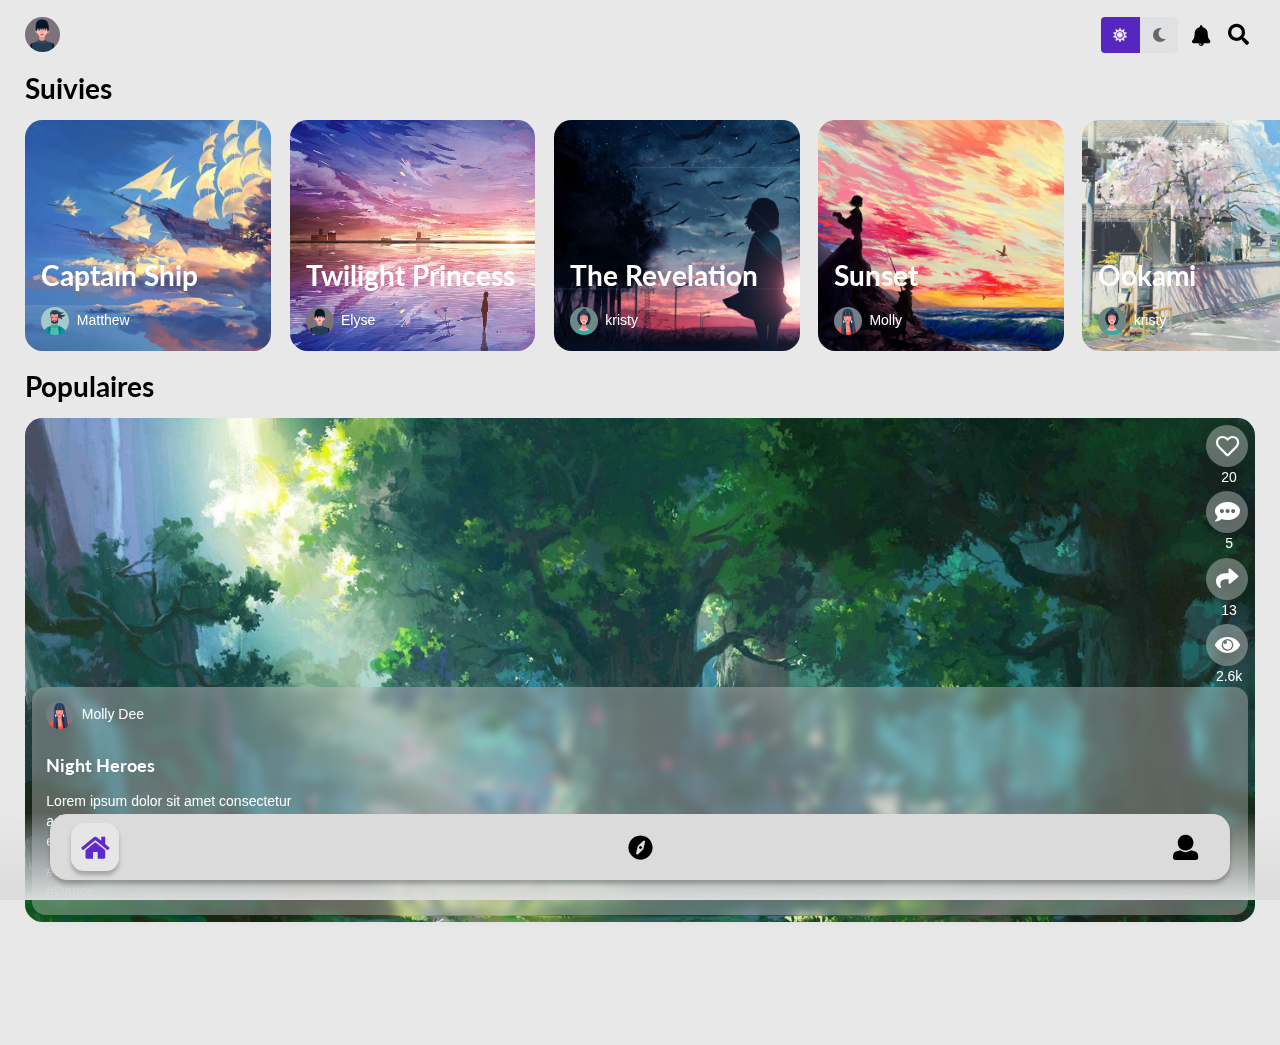
==== index.html @ 10efcbd8 "Reinit repo Ajout du choix de theme de preference de l'os" ====
<!DOCTYPE html>
<html lang="en">

<head>
    <meta charset="UTF-8">
    <meta name="viewport"
        content="width=device-width, height=device-height, initial-scale=1.0, minimum-scale=1, maximum-scale=1">
    <title>Book Reader</title>

    <!-- Local Styles CSS -->
    <link rel="stylesheet" href="css/main.css">
    <link rel="stylesheet" href="css/theme.css">
    <link rel="stylesheet" href="css/home.css">
    <link rel="stylesheet" href="css/explore.css">
    <link rel="stylesheet" href="css/profile.css">

    <!-- Semantic UI -->
    <script src="res/semantic-ui/jquery@3.4.1.js"></script>
    <script src="res/semantic-ui/semantic.min.js"></script>
    <link rel="stylesheet" href="res/semantic-ui/semantic.min.css">

    <!-- Add to homescreen for Chrome on Android -->
    <meta name="mobile-web-app-capable" content="yes">
    <!-- <link rel="icon" sizes="192x192" href="assets/OC-favicon-zoom.png"> -->

    <!-- Add to homescreen for Safari on iOS -->
    <meta name="apple-mobile-web-app-capable" content="yes">
    <meta name="apple-mobile-web-app-status-bar-style" content="black">
    <meta name="apple-mobile-web-app-title" content="Book Reader">
    <!-- <link rel="apple-touch-icon-precomposed" href="assets/OC-favicon-zoom.png"> -->

    <!-- Tile icon for Win8 (144x144 + tile color) -->
    <!-- <meta name="msapplication-TileImage" content="assets/OC-icon-transparent-notext-zoom.png"> -->
    <meta name="msapplication-TileColor" content="#000000">
    <!-- <link rel="shortcut icon" href="assets/OC-icon-transparent-notext-zoom.png"> -->
</head>

<body class="">
    <!-- LES FENETRES MODALS -->
    <div class="ui modal comments_modal_window" id="comments_modal_window">
        <div class="ui minimal comments">
            <h3 class="ui header">Commentaires (5)<i class="close icon" id="comments_modal_window_close_button"></i></h3>
            <div class="list">
                <div class="comment">
                    <a class="avatar">
                        <img src="assets/avatar/large/matthew.png">
                    </a>
                    <div class="content">
                        <a class="author">Matt</a>
                        <div class="metadata">
                            <span class="date">Aujourd'hui à 17h42</span>
                        </div>
                        <div class="text">Tellement artistique ! </div>
                    </div>
                </div>
                <div class="comment">
                    <a class="avatar">
                        <img src="assets/avatar/photo/IMG_2631.JPG">
                    </a>
                    <div class="content">
                        <a class="author">Elliot Fu</a>
                        <div class="metadata">
                            <span class="date">Hier à 12h30</span>
                        </div>
                        <div class="text">
                            <p>C'était très utile pour ma recherche. Merci bien !</p>
                        </div>
                    </div>
                </div>
                <div class="comment">
                    <a class="avatar">
                        <img src="assets/avatar/photo/IMG_2615.JPG">
                    </a>
                    <div class="content">
                        <a class="author">Polina</a>
                        <div class="metadata">
                            <span class="date">Il y a 7 jours</span>
                        </div>
                        <div class="text">C'est super ! Incroyable livre bravo c'est fantastique</div>
                    </div>
                </div>
                <div class="comment">
                    <a class="avatar">
                        <img src="assets/avatar/photo/IMG_2636.JPG">
                    </a>
                    <div class="content">
                        <a class="author">Eva Rosie</a>
                        <div class="metadata">
                            <span class="date">Il y a 5 jours</span>
                        </div>
                        <div class="text">joli </div>
                    </div>
                </div>
                <div class="comment">
                    <a class="avatar">
                        <img src="assets/avatar/photo/IMG_2639.JPG">
                    </a>
                    <div class="content">
                        <a class="author">Joe Henderson</a>
                        <div class="metadata">
                            <span class="date">Il y a 5 jours</span>
                        </div>
                        <div class="text">C'est super ! Merci mille fois </div>
                    </div>
                </div>
            </div>
        </div>
        <form class="ui reply form">
            <div class="field">
                <textarea placeholder="Ecrire un commentaire"></textarea>
            </div>
            <div class="ui blue labeled submit icon button"><i class="icon send"></i> Envoyer </div>
        </form>
    </div>

    <div class="ui modal other_profile_modal_window" id="other_profile_modal_window">
        <div class="profile-photo">
            <div class="functions">
                <button class="ui circular basic button icon" id="other_profile_modal_window_close_button"><i class="close icon"></i></button>
            </div>
            <div class="profile-activity">
                <div class="followers">
                    <span class="value">2.5k</span>
                    <label>Abonnés</label>
                </div>
                <div class="following">
                    <span class="value">134</span>
                    <label>Abonnements</label>
                </div>
                <div class="books-number">
                    <span class="value">2</span>
                    <label>livre(s)</label>
                </div>
            </div>
        </div>

        <div class="profile-others">
            <div class="identification">
                <div class="text">
                    <span class="name">Molly Dee</span>
                    <span class="mail">mollydee@gmail.com</span>
                </div>
                <div class="ui vertical animated basic circular button" tabindex="0">
                    <div class="hidden content">Abonné</div>
                    <div class="visible content">S'abonner</div>
                </div>
            </div>

            <div class="about">
                <label>A propos</label>
                <p>Lorem ipsum dolor sit amet consectetur adipisicing elit. Sunt earum esse, eius ex similique odit
                    impedit blanditiis atque, alias enim dolores iure veritatis ducimus magni at deserunt saepe ad
                    est.</p>
            </div>

            <div class="my-books">
                <label>Mes Oeuvres (2)</label>
                <div class="list">
                    <div class="book">
                        <div class="book-cover"></div>
                        <h3 class="book-title">Singer Of The Flowers pink</h3>
                    </div>
                    <div class="book">
                        <div class="book-cover"></div>
                        <h3 class="book-title">Beautiful Sky</h3>
                    </div>
                    
                </div>
            </div>
        </div>
    </div>

    <main class="prevent-select" id="app">
        <header id="topbar">
            <div class="ui top left pointing dropdown" id="current-user">
                <img class="ui avatar image mini" src="assets/avatar/large/elyse.png" />
                <div class="menu">
                    <div class="header" onclick="showPage('profile')">Ely Monade</div>
                    <div class="ui divider"></div>
                    <div class="item ui basic button" id="toggle-osmode">
                        <i class="adjust icon"></i>
                        Thème du Système
                    </div>
                    <div class="item ui basic button">
                        <i class="pencil alternate icon"></i>
                        Publier un Livre
                    </div>
                    <div class="item ui basic button">
                        <i class="logout icon"></i>
                        Déconnexion
                    </div>
                    <div class="ui divider"></div>
                    <div class="header">Vos épingles</div>
                    <div class="ui divider"></div>
                    <div class="ui icon search input">
                        <i class="search icon"></i>
                        <input type="text" placeholder="Rechercher des mots clés...">
                    </div>
                    <div class="scrolling menu">
                        <div class="item"><i class="pin icon"></i> Night Shift</div>
                        <div class="item"><i class="pin icon"></i> Princess éleanor</div>
                    </div>
                </div>
            </div>

            <div class="tools">
                <div class="tool-theme">
                    <div class="ui icon buttons">
                        <button class="ui violet button active" id="toggle-lightmode">
                            <i class="sun icon"></i>
                        </button>
                        <button class="ui button" id="toggle-darkmode">
                            <i class="moon icon"></i>
                        </button>
                    </div>
                </div>

                <div class="tool-notif">
                    <i class="bell icon large"></i>
                </div>

                <div class="tool-search">
                    <input type="text" placeholder="Rechercher...">
                    <i class="search icon large" id="toggle-search-bar" style="cursor: pointer;"></i>
                </div>
            </div>
        </header>

        <div class="page" id="home_page" hidden>
            <section class="follow">
                <h1 class="follow-title">Suivies</h1>
                <div class="book-list">
                    <div class="book">
                        <div class="info">
                            <h1 class="book-title">Captain Ship</h1>
                            <div class="book-author button">
                                <img class="ui avatar image" src="assets/avatar/large/matthew.png" alt="">
                                <span>Matthew</span>
                            </div>
                        </div>
                    </div>
                    <div class="book">
                        <div class="info">
                            <h1 class="book-title">Twilight Princess</h1>
                            <div class="book-author button">
                                <img class="ui avatar image" src="assets/avatar/large/elyse.png" alt="">
                                <span>Elyse</span>
                            </div>
                        </div>
                    </div>
                    <div class="book">
                        <div class="info">
                            <h1 class="book-title">The Revelation</h1>
                            <div class="book-author button">
                                <img class="ui avatar image" src="assets/avatar/large/kristy.png" alt="">
                                <span>kristy</span>
                            </div>
                        </div>
                    </div>
                    <div class="book">
                        <div class="info">
                            <h1 class="book-title">Sunset</h1>
                            <div class="book-author button">
                                <img class="ui avatar image" src="assets/avatar/large/molly.png" alt="">
                                <span>Molly</span>
                            </div>
                        </div>
                    </div>
                    <div class="book">
                        <div class="info">
                            <h1 class="book-title">Ookami</h1>
                            <div class="book-author button">
                                <img class="ui avatar image" src="assets/avatar/large/kristy.png" alt="">
                                <span>kristy</span>
                            </div>
                        </div>
                    </div>
                    <div class="book">
                        <div class="info">
                            <h1 class="book-title">The Cameras</h1>
                            <div class="book-author button">
                                <img class="ui avatar image" src="assets/avatar/large/matthew.png" alt="">
                                <span>Matthew</span>
                            </div>
                        </div>
                    </div>
                </div>
            </section>

            <section class="popular">
                <h1 class="popular-title">Populaires</h1>
                <div class="book-list">
                    <div class="book">
                        <aside class="book-infos read button">
                            <div class="book-author button">
                                <img class="ui avatar image" src="assets/avatar/large/molly.png" alt="">
                                <span class="name">Molly Dee</span>
                            </div>
                            <h3 class="book-title">Night Heroes</h3>
                            <p class="book-about">Lorem ipsum dolor sit amet consectetur adipisicing elit. Laudantium
                                ipsa veniam expedita hic cupiditate nisi fuga id nam, ratione, recusandae quidem
                                consequatur perferendis? Saepe tempora exercitationem reprehenderit cupiditate ea
                                voluptas.</p>
                            <ul class="book-tags">
                                <li class="tag">#Romance</li>
                                <li class="tag">#Thriller</li>
                                <li class="tag">#Teens</li>
                                <li class="tag">#Mystery</li>
                                <li class="tag">#Dance</li>
                            </ul>
                        </aside>

                        <aside class="book-activity">
                            <span class="like">
                                <i class="heart outline icon"></i>
                                <label>20</label>
                            </span>
                            <span class="comment button">
                                <i class="comment alternate icon"></i>
                                <label>5</label>
                            </span>
                            <span class="share">
                                <i class="share icon"></i>
                                <label>13</label>
                            </span>
                            <span class="read button">
                                <i class="eye icon"></i>
                                <label>2.6k</label>
                            </span>
                        </aside>
                    </div>
                </div>
            </section>
        </div>

        <div class="page" id="explore_page" hidden>
            <h1 class="explore-title">Explorer</h1>
            <div class="buttons">
                <button class="ui violet button pointing top left dropdown categorie" id="explore_categorie">
                    Catégories <i class="dropdown icon"></i>
                    <div class="menu">
                        <div class="ui icon search input">
                            <i class="search icon"></i>
                            <input type="text" placeholder="Rechercher des mots clés...">
                        </div>
                        <div class="divider"></div>
                        <div class="header"><i class="tags icon"></i>Label De Tags</div>
                        <div class="scrolling menu">
                            <div class="item"><i class="pink circle icon"></i> Romance</div>
                            <div class="item"><i class="blue circle icon"></i> Fantaisie</div>
                            <div class="item"><i class="orange circle icon"></i> Mystère</div>
                            <div class="item"><i class="yellow circle icon"></i> Science Fiction</div>
                            <div class="item"><i class="black circle icon"></i> Thriller</div>
                            <div class="item"><i class="red circle icon"></i> Blood</div>
                            <div class="item"><i class="purple circle icon"></i> Jeunes & Ados</div>
                            <div class="item"><i class="green circle icon"></i> Aventure</div>
                            <div class="item"><i class="grey circle icon"></i> Supernaturel</div>
                            <div class="item"><i class="teal circle icon"></i> Technologie</div>
                        </div>

                    </div>
                </button>

                <div class="ui pointing top right dropdown filter" id="explore_filter">
                    <i class="sliders horizontal icon"></i>
                    <div class="menu">
                        <div class="item"><i class="sort icon"></i> Tous</div>
                        <div class="item"><i class="history icon"></i> Récents</div>
                        <div class="item"><i class="star icon"></i> Populaire</div>
                        <div class="item"><i class="sort alphabet down icon"></i> Alphabetique</div>
                    </div>
                </div>
            </div>

            <div class="book-list">
                <div class="book">
                    <div class="book-cover"></div>
                    <h3 class="book-title">Singer Of The Flowers pink</h3>
                </div>
                <div class="book">
                    <div class="book-cover"></div>
                    <h3 class="book-title">Beautiful Sky</h3>
                </div>
                <div class="book">
                    <div class="book-cover"></div>
                    <h3 class="book-title">Girls</h3>
                </div>
                <div class="book">
                    <div class="book-cover"></div>
                    <h3 class="book-title">Montains</h3>
                </div>
                <div class="book">
                    <div class="book-cover"></div>
                    <h3 class="book-title">Blue Tree</h3>
                </div>
                <div class="book">
                    <div class="book-cover"></div>
                    <h3 class="book-title">Drown</h3>
                </div>
                <div class="book">
                    <div class="book-cover"></div>
                    <h3 class="book-title">Cityline</h3>
                </div>
                <div class="book">
                    <div class="book-cover"></div>
                    <h3 class="book-title">Herbivor</h3>
                </div>
                <div class="book">
                    <div class="book-cover"></div>
                    <h3 class="book-title">Flower's Charms</h3>
                </div>
                <div class="book">
                    <div class="book-cover"></div>
                    <h3 class="book-title">Girls vol.2</h3>
                </div>
                <div class="book">
                    <div class="book-cover"></div>
                    <h3 class="book-title">Me, You and The Sea</h3>
                </div>
                <div class="book">
                    <div class="book-cover"></div>
                    <h3 class="book-title">B. Hope</h3>
                </div>
            </div>
        </div>

        <div class="page" id="profile_page" hidden>
            <div class="profile-photo">
                <div class="functions">
                    <button class="ui circular basic button icon"><i class="edit icon"></i></button>
                    <button class="ui circular basic button icon"><i class="logout icon"></i></button>
                </div>
                <div class="profile-activity">
                    <div class="followers">
                        <span class="value">23</span>
                        <label>Abonnés</label>
                    </div>
                    <div class="following">
                        <span class="value">456</span>
                        <label>Abonnements</label>
                    </div>
                    <div class="books-number">
                        <span class="value">6</span>
                        <label>livre(s)</label>
                    </div>
                </div>
            </div>

            <div class="profile-others">
                <div class="identification">
                    <div class="text">
                        <span class="name">Ely Monade</span>
                        <span class="mail">elimonade@gmail.com</span>
                    </div>
                </div>

                <div class="about">
                    <label>A propos</label>
                    <p>Lorem ipsum dolor sit amet consectetur adipisicing elit. Sunt earum esse, eius ex similique odit
                        impedit blanditiis atque, alias enim dolores iure veritatis ducimus magni at deserunt saepe ad
                        est.</p>
                </div>

                <div class="my-books">
                    <label>Mes Oeuvres (6)</label>
                    <div class="list">
                        <div class="add">
                            <i class="plus icon"></i>
                        </div>
                        <div class="book">
                            <div class="book-cover"></div>
                            <h3 class="book-title">Singer Of The Flowers pink</h3>
                        </div>
                        <div class="book">
                            <div class="book-cover"></div>
                            <h3 class="book-title">Beautiful Sky</h3>
                        </div>
                        <div class="book">
                            <div class="book-cover"></div>
                            <h3 class="book-title">Beautiful Sky</h3>
                        </div>
                        <div class="book">
                            <div class="book-cover"></div>
                            <h3 class="book-title">Girls</h3>
                        </div>
                        <div class="book">
                            <div class="book-cover"></div>
                            <h3 class="book-title">Montains</h3>
                        </div>
                        <div class="book">
                            <div class="book-cover"></div>
                            <h3 class="book-title">Blue Tree</h3>
                        </div>
                    </div>
                </div>
            </div>
        </div>

        <!-- <div class="page" id="message_page" hidden>messages</div> -->
    </main>

    <nav class="prevent-select" id="nav">
        <ul class="nav-menu">
            <li class="nav-menu-item" id="home"><i class="icon home"></i></li>
            <li class="nav-menu-item" id="explore"><i class="icon compass"></i></li>
            <!-- <li class="nav-menu-item" id="message"><i class="icon comments"></i></li> -->
            <li class="nav-menu-item" id="profile"><i class="icon user"></i></li>
        </ul>
    </nav>

    <script src="src/main.js"></script>
    <script>
        $('#current-user').dropdown();
        $('#explore_categorie').dropdown();
        $('#explore_filter').dropdown();

        // gere les modals
        $('#comments_modal_window')
            .modal('setting', 'transition', 'fly up')
            .modal('attach events', '.comment.button', 'show')
            .modal('attach events', '#comments_modal_window_close_button', 'hide')
            ;

        document.querySelector('.comment.button').addEventListener('click', () => {
            $('.comment.button').transition('jiggle');
        })

        $('#other_profile_modal_window')
            .modal('setting', 'transition', 'scale')
            .modal('attach events', '.book-author.button', 'show')
            .modal('attach events', '#other_profile_modal_window_close_button', 'hide')
            ;

        document.querySelector('.book-author.button').addEventListener('click', () => {
            $('.book-author.button').transition('pulse');
        })
    </script>
</body>

</html>
---- css/main.css ----
* {
    margin: 0;
    padding: 0;

    font-family: 'Inter', sans-serif;
}

.prevent-select {
    user-select: none;
    -webkit-user-select: none;
    -moz-user-select: none;
}

#nav {
    position: fixed;
    bottom: 0;
    width: 100vw;
    padding: 0 1.81rem 1.44rem 1.81rem;

    z-index: 999;
    display: flex;
    align-items: center;
    justify-content: center;

    /* border: 1px dashed; */
    background-image: linear-gradient(to bottom, var(--gradient-secondColor), var(--gradient-firstColor));
}

.nav-menu {
    display: flex;
    align-items: center;
    justify-content: space-between;

    width: 96%;
    height: 4.6875rem;
    flex-shrink: 0;
    padding: 1.5rem;

    /* styles */
    border-radius: 1.25rem;
    background: var(--navbarBackground);
    box-shadow: 0px 4px 4px 0px rgba(0, 0, 0, 0.25);
    list-style: none;
}

.nav-menu .nav-menu-item {
    text-align: center;
    display: flex;
    align-items: center;
    justify-content: center;
    height: 3.4rem;
    width: 3.4rem;

    /* border: 1px dashed; */
    font-size: 1.8rem;
    cursor: pointer;
}

.nav-menu .nav-menu-item.active {
    color: var(--highlight);
    border-radius: 0.9375rem;
    background: var(--navbarActiveItem);
    box-shadow: 0px 4px 4px 0px rgba(0, 0, 0, 0.25);
}

.nav-menu .nav-menu-item i {
    position: relative;
    top: 4px;
    left: 2px;
}

.nav-menu .nav-menu-item:nth-child(1) {
    padding-left: 0;
}



/* TOPBAR */
#topbar {
    position: sticky;
    top: 0;
    display: flex;
    justify-content: space-between;
    padding: 0 1.81rem 1.2rem 1.81rem;
    padding-top: 1.2rem;
    padding-bottom: 1.2rem;
    z-index: 999;

    background: var(--background);
}

#topbar .tools {
    display: flex;
    align-items: center;
    justify-content: space-between;
}

#topbar .tools .tool-notif {
    margin: 0 10px 0 10px;
}

#topbar .tools .tool-search {
    display: flex;
    border-radius: 0.5rem;
}

#topbar .tools .tool-search input {
    transition: width 0.3s;
    border: none;
    outline: none;
    background: transparent;
    color: var(--foreground);
}

#comments_modal_window {
    padding: 1.2rem;
    width: fit-content;
    border-radius: 1rem;
}

#comments_modal_window .comments .header {
    display: flex;
    justify-content: space-between;
    align-items: center;
}

#comments_modal_window .comments .header i {
    display: flex;
    align-items: center;
    justify-content: flex-end;
    margin: 0;
    width: fit-content;

    cursor: pointer;
}

#comments_modal_window .comments .header i:hover {
    color: rgb(233, 45, 45);
}

#comments_modal_window textarea {
    resize: none;
}

#comments_modal_window .comments .list {
    height: 45vh;
    overflow-y: auto;
}


#other_profile_modal_window {
    height: 100vh;
    width: 100vw;
    border-radius: none;
    background: var(--background);
}

#other_profile_modal_window .profile-photo {
    align-items: flex-start !important;
    background: url(../assets/avatar/photo/IMG_2636.JPG) no-repeat !important;
    background-size: cover !important;
    background-position: 50% !important;
}

#other_profile_modal_window .profile-others {
    height: 44.3% !important;
}

#other_profile_modal_window .profile-others .identification .button {
    background-color: transparent !important;
    color: var(--foreground) !important;
    border: 1px solid var(--foreground) !important;
}

#other_profile_modal_window .profile-others .my-books .list .book:nth-child(1) .book-cover {
    background: url(../assets/cover/IMG_0028.JPG) no-repeat;
    background-size: cover;
    background-position: 50%;
}

#other_profile_modal_window .profile-others .my-books .list .book:nth-child(2) .book-cover {
    background: url(../assets/cover/IMG_0030.JPG) no-repeat;
    background-size: cover;
    background-position: 100%;
}
---- css/theme.css ----
:root {
    --foreground: #000000;
    --background: hsl(0, 0%, 91%);
    --secondaryColor: #FFFFFF;
    --navbarBackground: hsl(0, 0%, 86%);
    --navbarActiveItem: hsl(0, 0%, 90%);
    --highlight: #5E2ACA;
    --highlight-deamed: hsl(260, 66%, 80%);
    --gradient-firstColor: hsl(0, 0%, 86%);
    --gradient-secondColor: hsla(0, 0%, 91%, 0.02);
    --profile-othersInfoColor: hsl(0, 0%, 10%);
    --profile-othersInfoColor: hsl(0, 0%, 90%);
}

::-webkit-scrollbar {
    display: none;
}

body.dark {
    --foreground: #ffffff;
    --background: hsl(0, 0%, 9%);
    --secondaryColor: #FFFFFF;
    --navbarBackground: hsl(0, 0%, 14%);
    --navbarActiveItem: hsl(0, 0%, 10%);
    --highlight: #5E2ACA;
    --highlight-deamed: hsl(260, 66%, 80%);
    --gradient-firstColor: hsl(0, 0%, 14%);
    --gradient-secondColor: hsla(0, 0%, 9%, 0.02);
    --profile-othersInfoColor: hsl(0, 0%, 90%);
    --profile-othersInfoColor: hsl(0, 0%, 10%);
}

body {
    background: var(--background) !important;
    color: var(--foreground) !important;
}
---- css/home.css ----
#home_page .follow .follow-title {
    padding-left: 1.81rem;
}

#home_page .follow .book-list {
    display: flex;
    overflow-y: hidden;
    overflow-x: auto;
    padding: 0 0 1.2rem 1.81rem;
}

#home_page .follow .book-list .book {
    /* layout */
    width: 17.5625rem;
    height: 16.5625rem;
    flex-shrink: 0;

    display: flex;
    align-items: flex-end;
    padding: 1.15rem;
    margin-right: 1.31rem;

    border-radius: 1.25rem;
    background: url(../assets/cover/IMG_0005.JPG), lightgray 50% / cover no-repeat;
    background-size: cover;
    color: var(--secondaryColor);
}

/* TEMPoraire */
#home_page .follow .book-list .book:nth-child(2) {
    background: url(../assets/cover/IMG_0009.JPG), lightgray 50% / cover no-repeat;
    background-size: cover;
}
#home_page .follow .book-list .book:nth-child(3) {
    background: url(../assets/cover/IMG_0002.JPG), lightgray 50% / cover no-repeat;
    background-size: cover;
}
#home_page .follow .book-list .book:nth-child(4) {
    background: url(../assets/cover/IMG_0012.JPG), lightgray 50% / cover no-repeat;
    background-size: cover;
}
#home_page .follow .book-list .book:nth-child(5) {
    background: url(../assets/cover/IMG_0010.JPG), lightgray 50% / cover no-repeat;
    background-size: cover;
}
#home_page .follow .book-list .book:nth-child(6) {
    background: url(../assets/cover/IMG_0007.JPG), lightgray 50% / cover no-repeat;
    background-size: cover;
}

/* TEMPoraire */
#home_page .popular .book-list .book:nth-child(1) {
    background: url(../assets/cover/IMG_0018.JPG), lightgray 50% / cover no-repeat;
    background-size: cover;
}
#home_page .popular .book-list .book:nth-child(2) {
    background: url(../assets/cover/IMG_0011.JPG), lightgray 50% / cover no-repeat;
    background-size: cover;
}
#home_page .popular .book-list .book:nth-child(3) {
    background: url(../assets/cover/IMG_0003.JPG), lightgray 50% / cover no-repeat;
    background-size: cover;
}
#home_page .popular .book-list .book:nth-child(4) {
    background: url(../assets/cover/IMG_0012.JPG), lightgray 50% / cover no-repeat;
    background-size: cover;
}
#home_page .popular .book-list .book:nth-child(5) {
    background: url(../assets/cover/IMG_0024.JPG), lightgray 50% / cover no-repeat;
    background-size: cover;
}
#home_page .popular .book-list .book:nth-child(6) {
    background: url(../assets/cover/IMG_0006.JPG), lightgray 50% / cover no-repeat;
    background-size: cover;
}


#home_page .popular .popular-title {
    padding-left: 1.81rem;
}

#home_page .popular .book-list {
    display: flex;
    flex-direction: column;
    overflow-y: hidden;
    overflow-x: auto;
    padding: 0 1.81rem 7.44rem 1.81rem;
}

#home_page .popular .book-list .book {
    /* layout */
    width: 100%;
    height: 504px;
    flex-shrink: 0;

    display: flex;
    align-items: flex-end;
    padding: 0.5rem;
    margin-bottom: 1.31rem;

    /* style */
    border-radius: 1.25rem;
    color: var(--secondaryColor);
}

#home_page .popular .book-list .book .book-infos {
    padding: 1rem;
    width: 100%;
    
    border-radius: 1rem;
    background: rgba(197, 197, 197, 0.40);
    backdrop-filter: blur(5px);
    -webkit-backdrop-filter: blur(5px);
    filter: drop-shadow(0px 4px 4px rgba(0, 0, 0, 0.25));
}

#home_page .popular .book-list .book .book-tags {
    display: flex;
    flex-wrap: wrap;
    list-style: none;
    width: 20rem;
}
#home_page .popular .book-list .book .book-tags .tag {
    margin-right: 5px;
    color: var(--highlight-deamed);
}

#home_page .popular .book-list .book .book-about {
    overflow: hidden;
    height: 4rem;
    width: 20rem;
}

#home_page .popular .book-list .book .book-activity {
    opacity: 1;
    position: absolute;
    right: 2.01rem;
    
    display: flex;
    flex-direction: column;
    align-self: flex-start;
}
#home_page .popular .book-list .book .book-activity span {
    display: flex;
    flex-direction: column;
    align-items: center;
    justify-content: flex-end;
    margin-bottom: 0.3rem;
}
#home_page .popular .book-list .book .book-activity span i {
    display: flex;
    align-items: center;
    justify-content: center;
    font-size: 1.6rem;
    padding: 1.5rem;

    border-radius: 50%;
    background: #FFFFFF55;
    backdrop-filter: blur(5px);
    -webkit-backdrop-filter: blur(5px);
    filter: drop-shadow(0px 4px 4px rgba(0, 0, 0, 0.25));
    cursor: pointer;
}
---- css/explore.css ----
#app #explore_page {
    padding: 1.81rem;
    padding-top: 0;
}

#app #explore_page .buttons {
    display: flex;
    justify-content: space-between;
    align-items: center;
    margin-bottom: 2.12rem;
}
#app #explore_page .buttons .categorie {
    border-radius: 0.43rem;
    box-shadow: 0px 4px 4px 0px rgba(0, 0, 0, 0.25);
}
#app #explore_page .buttons .filter {
    font-size: 1.8rem;
}

#app #explore_page .book-list {
    display: grid;
    grid-template-columns: repeat(3, 100px);
    justify-content: center;
    gap: 0.94rem;
    padding-bottom: 6rem;
}

#app #explore_page .book-list .book {
    display: flex;
    flex-direction: column;
    align-items: center;
    width: 100px;
    height: 202px;

    /* border: 1px dashed; */
}
#app #explore_page .book-list .book .book-cover {
    width: 100%;
    height: 140px;
    flex-shrink: 0;

    border-radius: 0.625rem;
}

#app #explore_page .book-list .book:nth-child(1) .book-cover {
    background: url(../assets/cover/IMG_0016.JPG) no-repeat;
    background-size: cover;
    background-position: 0%;
}
#app #explore_page .book-list .book:nth-child(2) .book-cover {
    background: url(../assets/cover/IMG_0020.JPG) no-repeat;
    background-size: cover;
    background-position: 0%;
}
#app #explore_page .book-list .book:nth-child(3) .book-cover {
    background: url(../assets/cover/IMG_0002.JPG) no-repeat;
    background-size: cover;
    background-position: 0%;
}
#app #explore_page .book-list .book:nth-child(4) .book-cover {
    background: url(../assets/cover/IMG_0008.JPG) no-repeat;
    background-size: cover;
    background-position: 0%;
}
#app #explore_page .book-list .book:nth-child(5) .book-cover {
    background: url(../assets/cover/IMG_0022.JPG) no-repeat;
    background-size: cover;
    background-position: 0%;
}
#app #explore_page .book-list .book:nth-child(6) .book-cover {
    background: url(../assets/cover/IMG_0019.JPG) no-repeat;
    background-size: cover;
    background-position: 0%;
}
#app #explore_page .book-list .book:nth-child(7) .book-cover {
    background: url(../assets/cover/IMG_0017.JPG) no-repeat;
    background-size: cover;
    background-position: 0%;
}
#app #explore_page .book-list .book:nth-child(8) .book-cover {
    background: url(../assets/cover/IMG_0006.JPG) no-repeat;
    background-size: cover;
    background-position: 0%;
}
#app #explore_page .book-list .book:nth-child(9) .book-cover {
    background: url(../assets/cover/IMG_0029.JPG) no-repeat;
    background-size: cover;
    background-position: 0%;
}
#app #explore_page .book-list .book:nth-child(10) .book-cover {
    background: url(../assets/cover/IMG_0013.JPG) no-repeat;
    background-size: cover;
    background-position: 0%;
}
#app #explore_page .book-list .book:nth-child(11) .book-cover {
    background: url(../assets/cover/IMG_0009.JPG) no-repeat;
    background-size: cover;
    background-position: 0%;
}
#app #explore_page .book-list .book:nth-child(12) .book-cover {
    background: url(../assets/cover/IMG_0014.JPG) no-repeat;
    background-size: cover;
    background-position: 0%;
}

#app #explore_page .book-list .book .book-title {
    height: 3.2rem;
    overflow: hidden;
    padding: 0;
    margin: 0;
    margin-top: 0.2rem;

    text-align: center;
    font-weight: 500;
}
---- css/profile.css ----
#profile_page,
#other_profile_modal_window {
    display: flex;
    flex-direction: column;
}

#profile_page .profile-photo,
#other_profile_modal_window .profile-photo {
    position: fixed;
    top: 0;
    display: flex;
    flex-direction: column;
    justify-content: space-between;
    align-items: center;
    width: 100vw;
    height: 60vh;
    z-index: 1;

    border-radius: 0 0 2rem 2rem;
    background: url(../assets/avatar/large/elyse.png) no-repeat;
    background-size: cover;
    background-position: 50%;
}

#profile_page .functions .button,
#other_profile_modal_window .functions .button {
    background: transparent !important;
    color: #FFFFFF !important;
    border: 1px solid #FFFFFF !important;
    margin: 1.44rem;
}

#profile_page .profile-activity,
#other_profile_modal_window .profile-activity {
    display: flex;
    justify-content: space-between;
    width: 100%;
    padding: 1.81rem;
    /* transform: translateY(-4.5rem); */
}

#profile_page .profile-activity div,
#other_profile_modal_window .profile-activity div {
    display: flex;
    flex-direction: column;
    align-items: center;
}

#profile_page .profile-activity .value,
#other_profile_modal_window .profile-activity .value {
    font-size: 1.7rem;
    font-weight: 600;
    color: #FFFFFF;
}
#profile_page .profile-activity label,
#other_profile_modal_window .profile-activity label {
    text-transform: capitalize;
    margin-top: 0.3rem;

    color: hsl(0, 0%, 60%);
}

#profile_page .profile-others,
#other_profile_modal_window .profile-others {
    position: absolute;
    bottom: 0;
    width: 100vw;
    height: 40%;
    z-index: 2;
    /* padding: 1.81rem; */

    border-radius: 2rem 2rem 0 0;
    background: var(--profile-othersInfoColor);

}

#profile_page .profile-others .identification,
#other_profile_modal_window .profile-others .identification {
    display: flex;
    justify-content: space-between;
    align-items: center;
    margin-bottom: 1.2rem;
    padding: 1.81rem;
    padding-bottom: 0;
}

#profile_page .profile-others .identification .text,
#other_profile_modal_window .profile-others .identification .text {
    display: flex;
    flex-direction: column;
    line-height: 1.6rem;
}

#profile_page .profile-others .identification .text .name,
#other_profile_modal_window .profile-others .identification .text .name {
    font-size: 1.2rem;
    font-weight: 600;
}
#profile_page .profile-others .identification .text .mail,
#other_profile_modal_window .profile-others .identification .text .mail {
    color: hsl(0, 0%, 50%);
}

#profile_page .profile-others .about,
#other_profile_modal_window .profile-others .about {
    padding: 1.81rem;
    padding-bottom: 0;
    padding-top: 0;
    /* margin-bottom: 1.2rem; */
}

#profile_page .profile-others .about label,
#profile_page .profile-others .my-books label,
#other_profile_modal_window .profile-others .about label,
#other_profile_modal_window .profile-others .my-books label {
    font-size: 1.1rem;
    font-weight: 600;
    line-height: 2rem;
}
#profile_page .profile-others .about p,
#other_profile_modal_window .profile-others .about p {
    font-size: .87rem;
    font-weight: 200;
}

#profile_page .profile-others .my-books,
#other_profile_modal_window .profile-others .my-books {
    background: var(--profile-othersInfoColor);

    padding: 1.81rem;
    padding-bottom: 0;
    padding-top: 1.2rem;
    width: 100%;
}

#profile_page .profile-others .my-books .list,
#other_profile_modal_window .profile-others .my-books .list {
    display: grid;
    grid-template-columns: repeat(3, 100px);
    justify-content: center;
    gap: 0.94rem;
    padding-bottom: 7rem;
    margin-top: .37rem;
}
#profile_page .profile-others .my-books .list .book,
#other_profile_modal_window .profile-others .my-books .list .book {
    display: flex;
    flex-direction: column;
    align-items: center;
    width: 100px;
    height: 202px;

    /* border: 1px dashed; */
}
#profile_page .profile-others .my-books .list .book .book-cover, 
#profile_page .profile-others .my-books .list .add,
#other_profile_modal_window .profile-others .my-books .list .book .book-cover {
    width: 100%;
    height: 140px;
    flex-shrink: 0;

    border-radius: 0.625rem;
}

#profile_page .profile-others .my-books .list .book:nth-child(1) .book-cover {
    background: url(../assets/cover/IMG_0016.JPG) no-repeat;
    background-size: cover;
    background-position: 0%;
}
#profile_page .profile-others .my-books .list .book:nth-child(2) .book-cover {
    background: url(../assets/cover/IMG_0020.JPG) no-repeat;
    background-size: cover;
    background-position: 0%;
}
#profile_page .profile-others .my-books .list .book:nth-child(3) .book-cover {
    background: url(../assets/cover/IMG_0002.JPG) no-repeat;
    background-size: cover;
    background-position: 0%;
}
#profile_page .profile-others .my-books .list .book:nth-child(4) .book-cover {
    background: url(../assets/cover/IMG_0008.JPG) no-repeat;
    background-size: cover;
    background-position: 0%;
}
#profile_page .profile-others .my-books .list .book:nth-child(5) .book-cover {
    background: url(../assets/cover/IMG_0022.JPG) no-repeat;
    background-size: cover;
    background-position: 0%;
}
#profile_page .profile-others .my-books .list .book:nth-child(6) .book-cover {
    background: url(../assets/cover/IMG_0019.JPG) no-repeat;
    background-size: cover;
    background-position: 0%;
}
#profile_page .profile-others .my-books .list .book:nth-child(7) .book-cover {
    background: url(../assets/cover/IMG_0017.JPG) no-repeat;
    background-size: cover;
    background-position: 0%;
}
#profile_page .profile-others .my-books .list .book:nth-child(8) .book-cover {
    background: url(../assets/cover/IMG_0006.JPG) no-repeat;
    background-size: cover;
    background-position: 0%;
}
#profile_page .profile-others .my-books .list .book:nth-child(9) .book-cover {
    background: url(../assets/cover/IMG_0029.JPG) no-repeat;
    background-size: cover;
    background-position: 0%;
}
#profile_page .profile-others .my-books .list .book:nth-child(10) .book-cover {
    background: url(../assets/cover/IMG_0013.JPG) no-repeat;
    background-size: cover;
    background-position: 0%;
}
#profile_page .profile-others .my-books .list .book:nth-child(11) .book-cover {
    background: url(../assets/cover/IMG_0009.JPG) no-repeat;
    background-size: cover;
    background-position: 0%;
}
#profile_page .profile-others .my-books .list .book:nth-child(12) .book-cover {
    background: url(../assets/cover/IMG_0014.JPG) no-repeat;
    background-size: cover;
    background-position: 0%;
}


#profile_page .profile-others .my-books .list .book .book-title,
#other_profile_modal_window .profile-others .my-books .list .book .book-title {
    height: 3.2rem;
    overflow: hidden;
    padding: 0;
    margin: 0;
    margin-top: 0.2rem;

    text-align: center;
    font-weight: 500;
}

#profile_page .profile-others .my-books .list .add {
    display: flex;
    justify-content: center;
    align-items: center;

    font-size: 4rem;
    background: var(--navbarBackground);
}

#profile_page .profile-others .my-books .list .add i {
    display: flex;
    align-items: center;
    justify-content: center;
    color: var(--foreground);
}
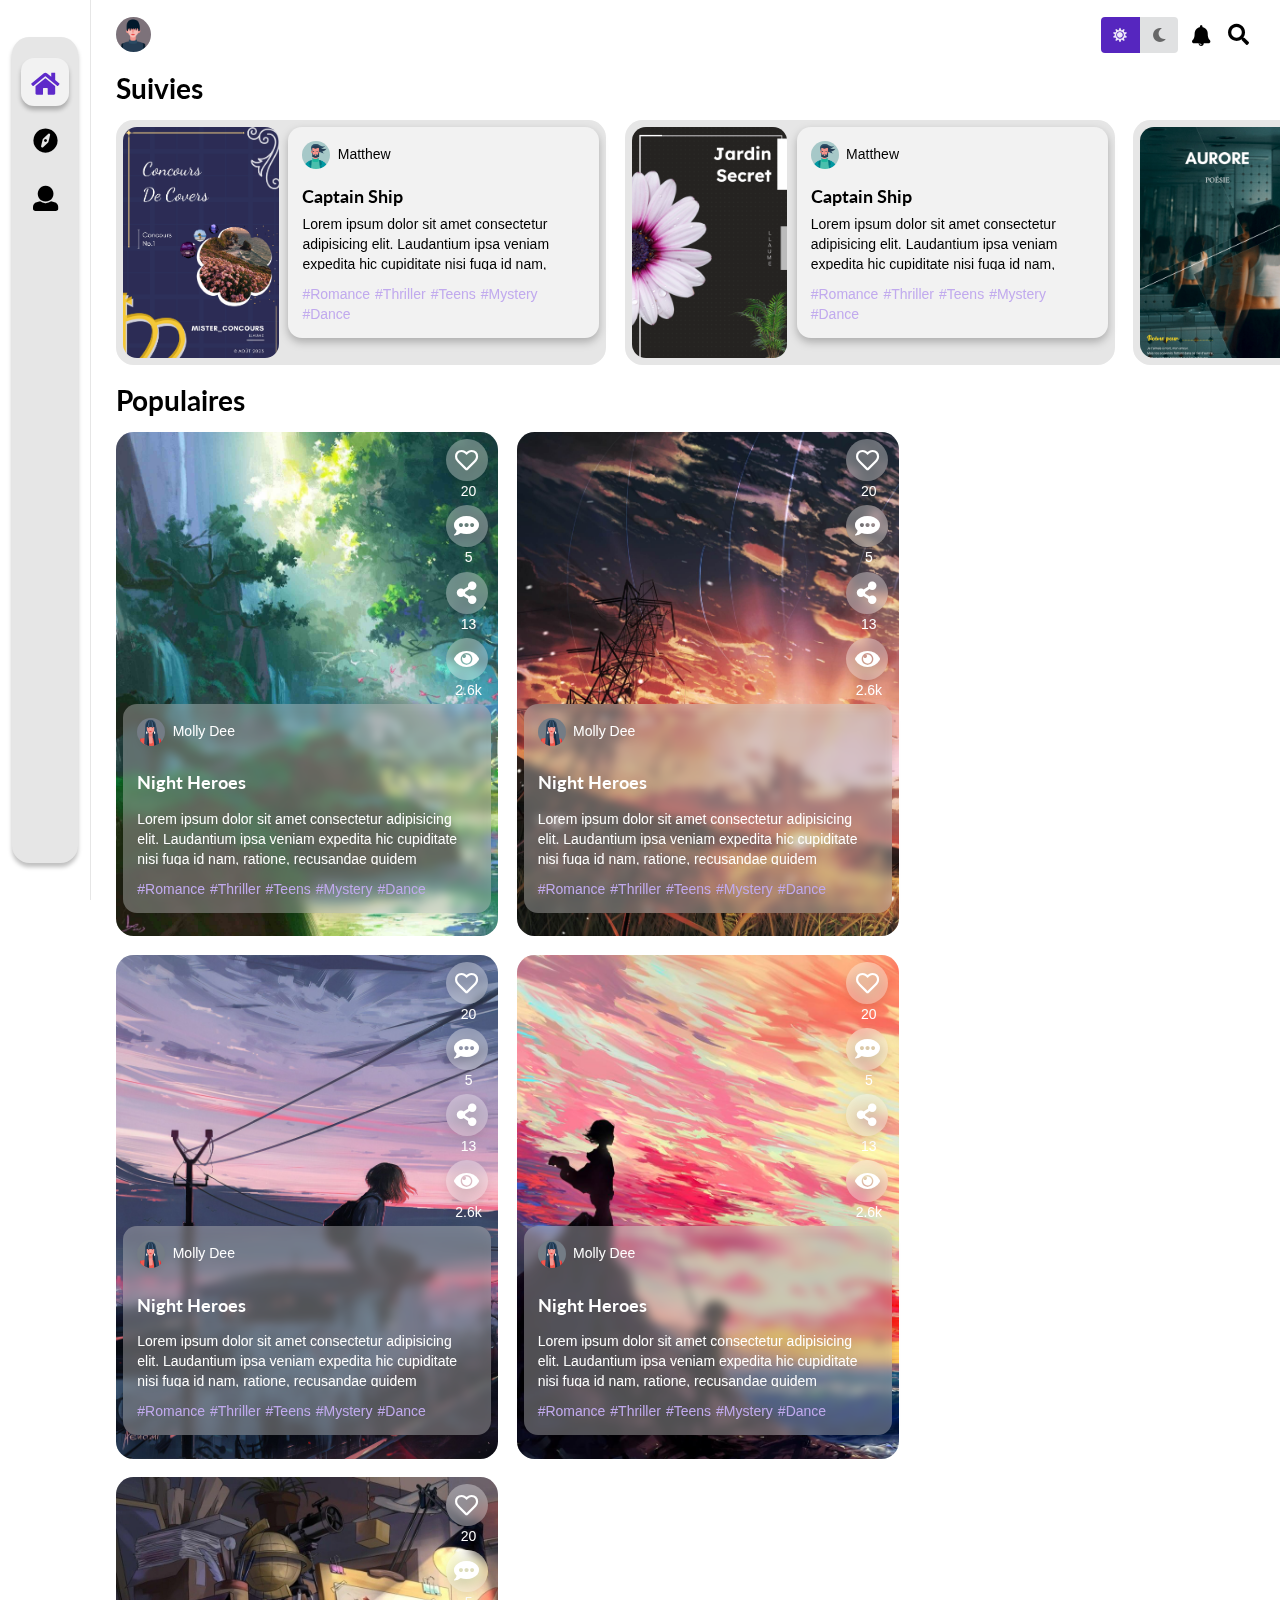
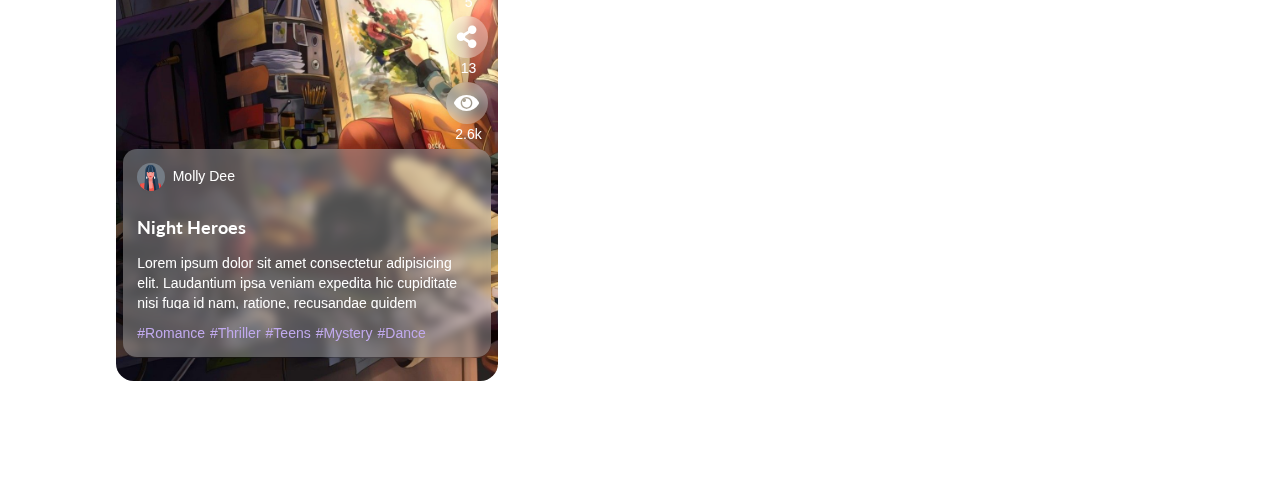
==== commit 203694e9: "beaucoup de correction seulement :)" ====
--- a/index.html
+++ b/index.html
@@ -37,7 +37,7 @@
 
 <body class="">
     <!-- LES FENETRES MODALS -->
-    <div class="ui modal comments_modal_window" id="comments_modal_window">
+    <section class="ui comments_modal_window modal" id="comments_modal_window">
         <div class="ui minimal comments">
             <h3 class="ui header">Commentaires (5)<i class="close icon" id="comments_modal_window_close_button"></i></h3>
             <div class="list">
@@ -46,7 +46,7 @@
                         <img src="assets/avatar/large/matthew.png">
                     </a>
                     <div class="content">
-                        <a class="author">Matt</a>
+                        <a class="author button">Matt</a>
                         <div class="metadata">
                             <span class="date">Aujourd'hui à 17h42</span>
                         </div>
@@ -55,52 +55,62 @@
                 </div>
                 <div class="comment">
                     <a class="avatar">
-                        <img src="assets/avatar/photo/IMG_2631.JPG">
+                        <img src="assets/avatar/large/matthew.png">
                     </a>
                     <div class="content">
-                        <a class="author">Elliot Fu</a>
+                        <a class="author button">Matt</a>
                         <div class="metadata">
-                            <span class="date">Hier à 12h30</span>
-                        </div>
-                        <div class="text">
-                            <p>C'était très utile pour ma recherche. Merci bien !</p>
-                        </div>
+                            <span class="date">Aujourd'hui à 17h42</span>
+                        </div>
+                        <div class="text">Tellement artistique ! </div>
                     </div>
                 </div>
                 <div class="comment">
                     <a class="avatar">
-                        <img src="assets/avatar/photo/IMG_2615.JPG">
+                        <img src="assets/avatar/large/matthew.png">
                     </a>
                     <div class="content">
-                        <a class="author">Polina</a>
+                        <a class="author button">Matt</a>
                         <div class="metadata">
-                            <span class="date">Il y a 7 jours</span>
-                        </div>
-                        <div class="text">C'est super ! Incroyable livre bravo c'est fantastique</div>
+                            <span class="date">Aujourd'hui à 17h42</span>
+                        </div>
+                        <div class="text">Tellement artistique ! </div>
                     </div>
                 </div>
                 <div class="comment">
                     <a class="avatar">
-                        <img src="assets/avatar/photo/IMG_2636.JPG">
+                        <img src="assets/avatar/large/matthew.png">
                     </a>
                     <div class="content">
-                        <a class="author">Eva Rosie</a>
+                        <a class="author button">Matt</a>
                         <div class="metadata">
-                            <span class="date">Il y a 5 jours</span>
-                        </div>
-                        <div class="text">joli </div>
+                            <span class="date">Aujourd'hui à 17h42</span>
+                        </div>
+                        <div class="text">Tellement artistique ! </div>
                     </div>
                 </div>
                 <div class="comment">
                     <a class="avatar">
-                        <img src="assets/avatar/photo/IMG_2639.JPG">
+                        <img src="assets/avatar/large/matthew.png">
                     </a>
                     <div class="content">
-                        <a class="author">Joe Henderson</a>
+                        <a class="author button">Matt</a>
                         <div class="metadata">
-                            <span class="date">Il y a 5 jours</span>
-                        </div>
-                        <div class="text">C'est super ! Merci mille fois </div>
+                            <span class="date">Aujourd'hui à 17h42</span>
+                        </div>
+                        <div class="text">Tellement artistique ! </div>
+                    </div>
+                </div>
+                <div class="comment">
+                    <a class="avatar">
+                        <img src="assets/avatar/large/matthew.png">
+                    </a>
+                    <div class="content">
+                        <a class="author button">Matt</a>
+                        <div class="metadata">
+                            <span class="date">Aujourd'hui à 17h42</span>
+                        </div>
+                        <div class="text">Tellement artistique ! </div>
                     </div>
                 </div>
             </div>
@@ -111,9 +121,9 @@
             </div>
             <div class="ui blue labeled submit icon button"><i class="icon send"></i> Envoyer </div>
         </form>
-    </div>
-
-    <div class="ui modal other_profile_modal_window" id="other_profile_modal_window">
+    </section>
+
+    <section class="ui other_profile_modal_window modal" id="other_profile_modal_window">
         <div class="profile-photo">
             <div class="functions">
                 <button class="ui circular basic button icon" id="other_profile_modal_window_close_button"><i class="close icon"></i></button>
@@ -162,20 +172,80 @@
                     </div>
                     <div class="book">
                         <div class="book-cover"></div>
-                        <h3 class="book-title">Beautiful Sky</h3>
-                    </div>
-                    
+                        <h3 class="book-title">Singer Of The Flowers pink</h3>
+                    </div>
                 </div>
             </div>
         </div>
-    </div>
+    </section>
+
+    <section class="ui book_infos_modal_window modal" id="book_infos_modal_window">
+        <header>
+            <button id="book_infos_modal_window_close_button"><i class="left angle icon"></i></button>
+            <div class="others-buttons">
+                <button><i class="heart icon"></i></button>
+                <button class="comment button"><i class="comment alternate icon"></i></button>
+                <button><i class="share alternate icon"></i></button>
+            </div>
+        </header>
+        <aside>
+            <div class="title">
+                <div class="cover"></div>
+                <div class="text">
+                    <h2>Chainsaw Man</h2>
+                    <div>
+                        <i class="user icon"></i>
+                        <label>Molly Dee</label>
+                    </div>
+                </div>
+            </div>
+            <div class="summary">
+                <h4>Résumé</h4>
+                <p>Lorem, ipsum dolor sit amet consectetur adipisicing elit. Officiis maiores voluptatum inventore. Vero veniam totam necessitatibus ut est repudiandae minima incidunt ullam, unde eligendi amet magni commodi eum! Aliquam, commodi!</p>
+            </div>
+            <ul class="tags">
+                <li class="tag">Japan</li>
+                <li class="tag">Manga</li>
+                <li class="tag">Romance</li>
+                <li class="tag">Blood</li>
+                <li class="tag">Japan</li>
+                <li class="tag">Manga</li>
+                <li class="tag">Romance</li>
+                <li class="tag">Blood</li>
+            </ul>
+            <button class="ui circular violet button">Commencer la lecture</button>
+            <h4>Histoires Similaires</h4>
+            <div class="similar-stories">
+                <div class="book">
+                    <div class="cover"></div>
+                    <h5 class="name">Gangster</h5>
+                </div>
+                <div class="book">
+                    <div class="cover"></div>
+                    <h5 class="name">Gangster</h5>
+                </div>
+                <div class="book">
+                    <div class="cover"></div>
+                    <h5 class="name">Gangster</h5>
+                </div>
+                <div class="book">
+                    <div class="cover"></div>
+                    <h5 class="name">Gangster</h5>
+                </div>
+                <div class="book">
+                    <div class="cover"></div>
+                    <h5 class="name">Gangster</h5>
+                </div>
+            </div>
+        </aside>
+    </section>
 
     <main class="prevent-select" id="app">
         <header id="topbar">
             <div class="ui top left pointing dropdown" id="current-user">
                 <img class="ui avatar image mini" src="assets/avatar/large/elyse.png" />
                 <div class="menu">
-                    <div class="header" onclick="showPage('profile')">Ely Monade</div>
+                    <div class="header" onclick="showPage('profile')">Ely Monade </div>
                     <div class="ui divider"></div>
                     <div class="item ui basic button" id="toggle-osmode">
                         <i class="adjust icon"></i>
@@ -190,15 +260,9 @@
                         Déconnexion
                     </div>
                     <div class="ui divider"></div>
-                    <div class="header">Vos épingles</div>
-                    <div class="ui divider"></div>
-                    <div class="ui icon search input">
-                        <i class="search icon"></i>
-                        <input type="text" placeholder="Rechercher des mots clés...">
-                    </div>
+                    <div class="header">Vos épingles</div>                    
                     <div class="scrolling menu">
-                        <div class="item"><i class="pin icon"></i> Night Shift</div>
-                        <div class="item"><i class="pin icon"></i> Princess éleanor</div>
+                        <div class="item"><i class="pin icon"></i> Night Shift vol.3</div>
                     </div>
                 </div>
             </div>
@@ -215,8 +279,74 @@
                     </div>
                 </div>
 
-                <div class="tool-notif">
+                <div class="ui top pointing dropdown tool-notif" id="tool_notif">
                     <i class="bell icon large"></i>
+                    <div class="menu">
+                        <div class="header">Notifications</div>
+                        <div class="ui divider"></div>
+                        <div class="ui minimal comments">
+                            <div class="item comment">
+                                <a class="avatar">
+                                    <img src="assets/avatar/photo/IMG_2636.JPG">
+                                </a>
+                                <div class="content">
+                                    <a class="author"> <span class="name">Eva Rosie</span> vous a laisser un commentaire</a>
+                                    <div class="message">Lorem ipsum dolor sit amet conse...</div>
+                                    <div class="metadata"  style="margin: 0 !important;">
+                                        <span class="date">Il y a 5 jours</span>
+                                    </div>
+                                </div>
+                            </div>
+                            <div class="item comment">
+                                <a class="avatar">
+                                    <img src="assets/avatar/photo/IMG_2636.JPG">
+                                </a>
+                                <div class="content">
+                                    <a class="author"> <span class="name">Eva Rosie</span> vous a laisser un commentaire</a>
+                                    <div class="message">Lorem ipsum dolor sit amet conse...</div>
+                                    <div class="metadata"  style="margin: 0 !important;">
+                                        <span class="date">Il y a 5 jours</span>
+                                    </div>
+                                </div>
+                            </div>
+                            <div class="item comment">
+                                <a class="avatar">
+                                    <img src="assets/avatar/photo/IMG_2636.JPG">
+                                </a>
+                                <div class="content">
+                                    <a class="author"> <span class="name">Eva Rosie</span> vous a laisser un commentaire</a>
+                                    <div class="message">Lorem ipsum dolor sit amet conse...</div>
+                                    <div class="metadata"  style="margin: 0 !important;">
+                                        <span class="date">Il y a 5 jours</span>
+                                    </div>
+                                </div>
+                            </div>
+                            <div class="item comment">
+                                <a class="avatar">
+                                    <img src="assets/avatar/photo/IMG_2636.JPG">
+                                </a>
+                                <div class="content">
+                                    <a class="author"> <span class="name">Eva Rosie</span> vous a laisser un commentaire</a>
+                                    <div class="message">Lorem ipsum dolor sit amet conse...</div>
+                                    <div class="metadata"  style="margin: 0 !important;">
+                                        <span class="date">Il y a 5 jours</span>
+                                    </div>
+                                </div>
+                            </div>
+                            <div class="item comment">
+                                <a class="avatar">
+                                    <img src="assets/avatar/photo/IMG_2636.JPG">
+                                </a>
+                                <div class="content">
+                                    <a class="author"> <span class="name">Eva Rosie</span> vous a laisser un commentaire</a>
+                                    <div class="message">Lorem ipsum dolor sit amet conse...</div>
+                                    <div class="metadata"  style="margin: 0 !important;">
+                                        <span class="date">Il y a 5 jours</span>
+                                    </div>
+                                </div>
+                            </div>
+                        </div>
+                    </div>
                 </div>
 
                 <div class="tool-search">
@@ -231,57 +361,129 @@
                 <h1 class="follow-title">Suivies</h1>
                 <div class="book-list">
                     <div class="book">
+                        <div class="cover"></div>
                         <div class="info">
-                            <h1 class="book-title">Captain Ship</h1>
                             <div class="book-author button">
                                 <img class="ui avatar image" src="assets/avatar/large/matthew.png" alt="">
                                 <span>Matthew</span>
                             </div>
-                        </div>
-                    </div>
-                    <div class="book">
+                            <h3 class="book-title">Captain Ship</h3>
+                            <p class="book-about">Lorem ipsum dolor sit amet consectetur adipisicing elit. Laudantium
+                                ipsa veniam expedita hic cupiditate nisi fuga id nam, ratione, recusandae quidem
+                                consequatur perferendis? Saepe tempora exercitationem reprehenderit cupiditate ea
+                                voluptas.</p>
+                            <ul class="book-tags">
+                                <li class="tag">#Romance</li>
+                                <li class="tag">#Thriller</li>
+                                <li class="tag">#Teens</li>
+                                <li class="tag">#Mystery</li>
+                                <li class="tag">#Dance</li>
+                            </ul>
+                        </div>
+                    </div>
+                    <div class="book">
+                        <div class="cover"></div>
                         <div class="info">
-                            <h1 class="book-title">Twilight Princess</h1>
-                            <div class="book-author button">
-                                <img class="ui avatar image" src="assets/avatar/large/elyse.png" alt="">
-                                <span>Elyse</span>
-                            </div>
-                        </div>
-                    </div>
-                    <div class="book">
-                        <div class="info">
-                            <h1 class="book-title">The Revelation</h1>
-                            <div class="book-author button">
-                                <img class="ui avatar image" src="assets/avatar/large/kristy.png" alt="">
-                                <span>kristy</span>
-                            </div>
-                        </div>
-                    </div>
-                    <div class="book">
-                        <div class="info">
-                            <h1 class="book-title">Sunset</h1>
-                            <div class="book-author button">
-                                <img class="ui avatar image" src="assets/avatar/large/molly.png" alt="">
-                                <span>Molly</span>
-                            </div>
-                        </div>
-                    </div>
-                    <div class="book">
-                        <div class="info">
-                            <h1 class="book-title">Ookami</h1>
-                            <div class="book-author button">
-                                <img class="ui avatar image" src="assets/avatar/large/kristy.png" alt="">
-                                <span>kristy</span>
-                            </div>
-                        </div>
-                    </div>
-                    <div class="book">
-                        <div class="info">
-                            <h1 class="book-title">The Cameras</h1>
                             <div class="book-author button">
                                 <img class="ui avatar image" src="assets/avatar/large/matthew.png" alt="">
                                 <span>Matthew</span>
                             </div>
+                            <h3 class="book-title">Captain Ship</h3>
+                            <p class="book-about">Lorem ipsum dolor sit amet consectetur adipisicing elit. Laudantium
+                                ipsa veniam expedita hic cupiditate nisi fuga id nam, ratione, recusandae quidem
+                                consequatur perferendis? Saepe tempora exercitationem reprehenderit cupiditate ea
+                                voluptas.</p>
+                            <ul class="book-tags">
+                                <li class="tag">#Romance</li>
+                                <li class="tag">#Thriller</li>
+                                <li class="tag">#Teens</li>
+                                <li class="tag">#Mystery</li>
+                                <li class="tag">#Dance</li>
+                            </ul>
+                        </div>
+                    </div>
+                    <div class="book">
+                        <div class="cover"></div>
+                        <div class="info">
+                            <div class="book-author button">
+                                <img class="ui avatar image" src="assets/avatar/large/matthew.png" alt="">
+                                <span>Matthew</span>
+                            </div>
+                            <h3 class="book-title">Captain Ship</h3>
+                            <p class="book-about">Lorem ipsum dolor sit amet consectetur adipisicing elit. Laudantium
+                                ipsa veniam expedita hic cupiditate nisi fuga id nam, ratione, recusandae quidem
+                                consequatur perferendis? Saepe tempora exercitationem reprehenderit cupiditate ea
+                                voluptas.</p>
+                            <ul class="book-tags">
+                                <li class="tag">#Romance</li>
+                                <li class="tag">#Thriller</li>
+                                <li class="tag">#Teens</li>
+                                <li class="tag">#Mystery</li>
+                                <li class="tag">#Dance</li>
+                            </ul>
+                        </div>
+                    </div>
+                    <div class="book">
+                        <div class="cover"></div>
+                        <div class="info">
+                            <div class="book-author button">
+                                <img class="ui avatar image" src="assets/avatar/large/matthew.png" alt="">
+                                <span>Matthew</span>
+                            </div>
+                            <h3 class="book-title">Captain Ship</h3>
+                            <p class="book-about">Lorem ipsum dolor sit amet consectetur adipisicing elit. Laudantium
+                                ipsa veniam expedita hic cupiditate nisi fuga id nam, ratione, recusandae quidem
+                                consequatur perferendis? Saepe tempora exercitationem reprehenderit cupiditate ea
+                                voluptas.</p>
+                            <ul class="book-tags">
+                                <li class="tag">#Romance</li>
+                                <li class="tag">#Thriller</li>
+                                <li class="tag">#Teens</li>
+                                <li class="tag">#Mystery</li>
+                                <li class="tag">#Dance</li>
+                            </ul>
+                        </div>
+                    </div>
+                    <div class="book">
+                        <div class="cover"></div>
+                        <div class="info">
+                            <div class="book-author button">
+                                <img class="ui avatar image" src="assets/avatar/large/matthew.png" alt="">
+                                <span>Matthew</span>
+                            </div>
+                            <h3 class="book-title">Captain Ship</h3>
+                            <p class="book-about">Lorem ipsum dolor sit amet consectetur adipisicing elit. Laudantium
+                                ipsa veniam expedita hic cupiditate nisi fuga id nam, ratione, recusandae quidem
+                                consequatur perferendis? Saepe tempora exercitationem reprehenderit cupiditate ea
+                                voluptas.</p>
+                            <ul class="book-tags">
+                                <li class="tag">#Romance</li>
+                                <li class="tag">#Thriller</li>
+                                <li class="tag">#Teens</li>
+                                <li class="tag">#Mystery</li>
+                                <li class="tag">#Dance</li>
+                            </ul>
+                        </div>
+                    </div>
+                    <div class="book">
+                        <div class="cover"></div>
+                        <div class="info">
+                            <div class="book-author button">
+                                <img class="ui avatar image" src="assets/avatar/large/matthew.png" alt="">
+                                <span>Matthew</span>
+                            </div>
+                            <h3 class="book-title">Captain Ship</h3>
+                            <p class="book-about">Lorem ipsum dolor sit amet consectetur adipisicing elit. Laudantium
+                                ipsa veniam expedita hic cupiditate nisi fuga id nam, ratione, recusandae quidem
+                                consequatur perferendis? Saepe tempora exercitationem reprehenderit cupiditate ea
+                                voluptas.</p>
+                            <ul class="book-tags">
+                                <li class="tag">#Romance</li>
+                                <li class="tag">#Thriller</li>
+                                <li class="tag">#Teens</li>
+                                <li class="tag">#Mystery</li>
+                                <li class="tag">#Dance</li>
+                            </ul>
                         </div>
                     </div>
                 </div>
@@ -291,25 +493,6 @@
                 <h1 class="popular-title">Populaires</h1>
                 <div class="book-list">
                     <div class="book">
-                        <aside class="book-infos read button">
-                            <div class="book-author button">
-                                <img class="ui avatar image" src="assets/avatar/large/molly.png" alt="">
-                                <span class="name">Molly Dee</span>
-                            </div>
-                            <h3 class="book-title">Night Heroes</h3>
-                            <p class="book-about">Lorem ipsum dolor sit amet consectetur adipisicing elit. Laudantium
-                                ipsa veniam expedita hic cupiditate nisi fuga id nam, ratione, recusandae quidem
-                                consequatur perferendis? Saepe tempora exercitationem reprehenderit cupiditate ea
-                                voluptas.</p>
-                            <ul class="book-tags">
-                                <li class="tag">#Romance</li>
-                                <li class="tag">#Thriller</li>
-                                <li class="tag">#Teens</li>
-                                <li class="tag">#Mystery</li>
-                                <li class="tag">#Dance</li>
-                            </ul>
-                        </aside>
-
                         <aside class="book-activity">
                             <span class="like">
                                 <i class="heart outline icon"></i>
@@ -320,13 +503,188 @@
                                 <label>5</label>
                             </span>
                             <span class="share">
-                                <i class="share icon"></i>
+                                <i class="share alternate icon"></i>
                                 <label>13</label>
                             </span>
                             <span class="read button">
                                 <i class="eye icon"></i>
                                 <label>2.6k</label>
                             </span>
+                        </aside>
+                        
+                        <aside class="book-infos">
+                            <div class="book-author button">
+                                <img class="ui avatar image" src="assets/avatar/large/molly.png" alt="">
+                                <span class="name">Molly Dee</span>
+                            </div>
+                            <h3 class="book-title">Night Heroes</h3>
+                            <p class="book-about">Lorem ipsum dolor sit amet consectetur adipisicing elit. Laudantium
+                                ipsa veniam expedita hic cupiditate nisi fuga id nam, ratione, recusandae quidem
+                                consequatur perferendis? Saepe tempora exercitationem reprehenderit cupiditate ea
+                                voluptas.</p>
+                            <ul class="book-tags">
+                                <li class="tag">#Romance</li>
+                                <li class="tag">#Thriller</li>
+                                <li class="tag">#Teens</li>
+                                <li class="tag">#Mystery</li>
+                                <li class="tag">#Dance</li>
+                            </ul>
+                        </aside>
+                    </div>
+                    <div class="book">
+                        <aside class="book-activity">
+                            <span class="like">
+                                <i class="heart outline icon"></i>
+                                <label>20</label>
+                            </span>
+                            <span class="comment button">
+                                <i class="comment alternate icon"></i>
+                                <label>5</label>
+                            </span>
+                            <span class="share">
+                                <i class="share alternate icon"></i>
+                                <label>13</label>
+                            </span>
+                            <span class="read button">
+                                <i class="eye icon"></i>
+                                <label>2.6k</label>
+                            </span>
+                        </aside>
+                        
+                        <aside class="book-infos">
+                            <div class="book-author button">
+                                <img class="ui avatar image" src="assets/avatar/large/molly.png" alt="">
+                                <span class="name">Molly Dee</span>
+                            </div>
+                            <h3 class="book-title">Night Heroes</h3>
+                            <p class="book-about">Lorem ipsum dolor sit amet consectetur adipisicing elit. Laudantium
+                                ipsa veniam expedita hic cupiditate nisi fuga id nam, ratione, recusandae quidem
+                                consequatur perferendis? Saepe tempora exercitationem reprehenderit cupiditate ea
+                                voluptas.</p>
+                            <ul class="book-tags">
+                                <li class="tag">#Romance</li>
+                                <li class="tag">#Thriller</li>
+                                <li class="tag">#Teens</li>
+                                <li class="tag">#Mystery</li>
+                                <li class="tag">#Dance</li>
+                            </ul>
+                        </aside>
+                    </div>
+                    <div class="book">
+                        <aside class="book-activity">
+                            <span class="like">
+                                <i class="heart outline icon"></i>
+                                <label>20</label>
+                            </span>
+                            <span class="comment button">
+                                <i class="comment alternate icon"></i>
+                                <label>5</label>
+                            </span>
+                            <span class="share">
+                                <i class="share alternate icon"></i>
+                                <label>13</label>
+                            </span>
+                            <span class="read button">
+                                <i class="eye icon"></i>
+                                <label>2.6k</label>
+                            </span>
+                        </aside>
+                        
+                        <aside class="book-infos">
+                            <div class="book-author button">
+                                <img class="ui avatar image" src="assets/avatar/large/molly.png" alt="">
+                                <span class="name">Molly Dee</span>
+                            </div>
+                            <h3 class="book-title">Night Heroes</h3>
+                            <p class="book-about">Lorem ipsum dolor sit amet consectetur adipisicing elit. Laudantium
+                                ipsa veniam expedita hic cupiditate nisi fuga id nam, ratione, recusandae quidem
+                                consequatur perferendis? Saepe tempora exercitationem reprehenderit cupiditate ea
+                                voluptas.</p>
+                            <ul class="book-tags">
+                                <li class="tag">#Romance</li>
+                                <li class="tag">#Thriller</li>
+                                <li class="tag">#Teens</li>
+                                <li class="tag">#Mystery</li>
+                                <li class="tag">#Dance</li>
+                            </ul>
+                        </aside>
+                    </div>
+                    <div class="book">
+                        <aside class="book-activity">
+                            <span class="like">
+                                <i class="heart outline icon"></i>
+                                <label>20</label>
+                            </span>
+                            <span class="comment button">
+                                <i class="comment alternate icon"></i>
+                                <label>5</label>
+                            </span>
+                            <span class="share">
+                                <i class="share alternate icon"></i>
+                                <label>13</label>
+                            </span>
+                            <span class="read button">
+                                <i class="eye icon"></i>
+                                <label>2.6k</label>
+                            </span>
+                        </aside>
+                        
+                        <aside class="book-infos">
+                            <div class="book-author button">
+                                <img class="ui avatar image" src="assets/avatar/large/molly.png" alt="">
+                                <span class="name">Molly Dee</span>
+                            </div>
+                            <h3 class="book-title">Night Heroes</h3>
+                            <p class="book-about">Lorem ipsum dolor sit amet consectetur adipisicing elit. Laudantium
+                                ipsa veniam expedita hic cupiditate nisi fuga id nam, ratione, recusandae quidem
+                                consequatur perferendis? Saepe tempora exercitationem reprehenderit cupiditate ea
+                                voluptas.</p>
+                            <ul class="book-tags">
+                                <li class="tag">#Romance</li>
+                                <li class="tag">#Thriller</li>
+                                <li class="tag">#Teens</li>
+                                <li class="tag">#Mystery</li>
+                                <li class="tag">#Dance</li>
+                            </ul>
+                        </aside>
+                    </div>
+                    <div class="book">
+                        <aside class="book-activity">
+                            <span class="like">
+                                <i class="heart outline icon"></i>
+                                <label>20</label>
+                            </span>
+                            <span class="comment button">
+                                <i class="comment alternate icon"></i>
+                                <label>5</label>
+                            </span>
+                            <span class="share">
+                                <i class="share alternate icon"></i>
+                                <label>13</label>
+                            </span>
+                            <span class="read button">
+                                <i class="eye icon"></i>
+                                <label>2.6k</label>
+                            </span>
+                        </aside>
+                        
+                        <aside class="book-infos">
+                            <div class="book-author button">
+                                <img class="ui avatar image" src="assets/avatar/large/molly.png" alt="">
+                                <span class="name">Molly Dee</span>
+                            </div>
+                            <h3 class="book-title">Night Heroes</h3>
+                            <p class="book-about">Lorem ipsum dolor sit amet consectetur adipisicing elit. Laudantium
+                                ipsa veniam expedita hic cupiditate nisi fuga id nam, ratione, recusandae quidem
+                                consequatur perferendis? Saepe tempora exercitationem reprehenderit cupiditate ea
+                                voluptas.</p>
+                            <ul class="book-tags">
+                                <li class="tag">#Romance</li>
+                                <li class="tag">#Thriller</li>
+                                <li class="tag">#Teens</li>
+                                <li class="tag">#Mystery</li>
+                                <li class="tag">#Dance</li>
+                            </ul>
                         </aside>
                     </div>
                 </div>
@@ -341,10 +699,8 @@
                     <div class="menu">
                         <div class="ui icon search input">
                             <i class="search icon"></i>
-                            <input type="text" placeholder="Rechercher des mots clés...">
-                        </div>
-                        <div class="divider"></div>
-                        <div class="header"><i class="tags icon"></i>Label De Tags</div>
+                            <input type="text" placeholder="Rechercher...">
+                        </div>
                         <div class="scrolling menu">
                             <div class="item"><i class="pink circle icon"></i> Romance</div>
                             <div class="item"><i class="blue circle icon"></i> Fantaisie</div>
@@ -361,7 +717,7 @@
                     </div>
                 </button>
 
-                <div class="ui pointing top right dropdown filter" id="explore_filter">
+                <div class="ui dropdown filter" id="explore_filter">
                     <i class="sliders horizontal icon"></i>
                     <div class="menu">
                         <div class="item"><i class="sort icon"></i> Tous</div>
@@ -513,27 +869,38 @@
         $('#current-user').dropdown();
         $('#explore_categorie').dropdown();
         $('#explore_filter').dropdown();
+        $('#tool_notif').dropdown();
 
         // gere les modals
-        $('#comments_modal_window')
-            .modal('setting', 'transition', 'fly up')
-            .modal('attach events', '.comment.button', 'show')
-            .modal('attach events', '#comments_modal_window_close_button', 'hide')
-            ;
-
-        document.querySelector('.comment.button').addEventListener('click', () => {
-            $('.comment.button').transition('jiggle');
+        document.querySelectorAll('.comment.button').forEach((item)=>{
+            item.addEventListener('click', () => {
+                $('.comment.button').transition('jiggle');
+    
+                $('#comments_modal_window')
+                    .modal('setting', 'transition', 'fly up')
+                    .modal('show')
+                    .modal('attach events', '#comments_modal_window_close_button', 'hide')
+                ;
+            });
         })
 
         $('#other_profile_modal_window')
+            .modal('setting', 'transition', 'zoom')
+            .modal('attach events', '.book-author.button, .author.button', 'show')
+            .modal('attach events', '#other_profile_modal_window_close_button', 'hide')
+        ;
+        
+        $('#book_infos_modal_window')
             .modal('setting', 'transition', 'scale')
-            .modal('attach events', '.book-author.button', 'show')
-            .modal('attach events', '#other_profile_modal_window_close_button', 'hide')
-            ;
-
-        document.querySelector('.book-author.button').addEventListener('click', () => {
-            $('.book-author.button').transition('pulse');
-        })
+            .modal('attach events', '.read.button, .book .cover, .book .book-title', 'show')
+            .modal('attach events', '#book_infos_modal_window_close_button', 'hide')
+        ;
+        document.querySelectorAll('.read.button').forEach(((item)=>{
+            item.addEventListener('click', () => {
+                $('.read.button').transition('jiggle');
+            });
+        }));
+
     </script>
 </body>
 
--- a/css/main.css
+++ b/css/main.css
@@ -9,6 +9,12 @@
     user-select: none;
     -webkit-user-select: none;
     -moz-user-select: none;
+}
+
+/* Styles Globaux */
+.book-author.button, .read.button, .book .cover, .book .book-title {
+    cursor: pointer;
+    width: fit-content;
 }
 
 #nav {
@@ -73,6 +79,58 @@
     padding-left: 0;
 }
 
+@media screen and (min-width: 426px) {
+    #nav {
+        position: fixed;
+        left: 0;
+        height: 100vh;
+        width: calc(4.6875rem + 1.81rem);
+        padding: 1.44rem 1.81rem 1.44rem 1.81rem;
+    
+        z-index: 999;
+        display: flex;
+        align-items: center;
+        justify-content: center;
+    
+        /* border: 1px dashed; */
+        /* background-image: linear-gradient(to left, var(--gradient-secondColor), var(--gradient-firstColor)); */
+        background-image: none;
+        background-color: var(--background);
+        border-right: 1px solid var(--navbarBackground);
+    }
+
+    .nav-menu {
+        display: flex;
+        flex-direction: column;
+        align-items: center;
+        justify-content: flex-start;
+        gap: 10px;
+    
+        height: 96%;
+        width: 4.6875rem;
+        flex-shrink: 0;
+        padding: 1.5rem;
+    
+        /* styles */
+        border-radius: 1.25rem;
+        background: var(--navbarBackground);
+        box-shadow: 0px 4px 4px 0px rgba(0, 0, 0, 0.25);
+        list-style: none;
+    }
+
+    main {
+        width: calc(100vw - (4.6875rem + 1.81rem)) !important;
+
+        /* border: 1px dashed black; */
+    }
+
+    body {
+        display: flex;
+        justify-content: flex-end;
+        width: 100vw;
+    }
+}
+
 
 
 /* TOPBAR */
@@ -97,6 +155,23 @@
 
 #topbar .tools .tool-notif {
     margin: 0 10px 0 10px;
+}
+
+#tool_notif .menu .comments {
+    max-width: 80vw;
+    max-height: 40vh;
+    overflow-y: auto;
+    overflow-x: hidden;
+    margin: 0;
+}
+
+#tool_notif .menu .comments .item {
+    padding: .7rem !important;
+}
+
+#tool_notif .menu .comments .item .message {
+    text-wrap: wrap !important;
+    color: black;
 }
 
 #topbar .tools .tool-search {
@@ -113,8 +188,8 @@
 }
 
 #comments_modal_window {
-    padding: 1.2rem;
-    width: fit-content;
+    display: none !important;
+    padding: 1.2rem !important;
     border-radius: 1rem;
 }
 
@@ -122,6 +197,9 @@
     display: flex;
     justify-content: space-between;
     align-items: center;
+    max-width: 100%;
+
+    /* border: 1px dashed rgb(173, 48, 48); */
 }
 
 #comments_modal_window .comments .header i {
@@ -138,17 +216,24 @@
     color: rgb(233, 45, 45);
 }
 
+@media screen and (min-width: 426px) {
+    #comments_modal_window .comments .header i {
+        display: none;
+    }
+}
+
 #comments_modal_window textarea {
     resize: none;
 }
 
 #comments_modal_window .comments .list {
-    height: 45vh;
+    max-height: 45vh;
     overflow-y: auto;
 }
 
 
 #other_profile_modal_window {
+    display: none !important;
     height: 100vh;
     width: 100vw;
     border-radius: none;
@@ -182,4 +267,186 @@
     background: url(../assets/cover/IMG_0030.JPG) no-repeat;
     background-size: cover;
     background-position: 100%;
+}
+
+
+
+#book_infos_modal_window {
+    /* position: fixed !important;
+    top: 0; */
+    /* height: 100vh; */
+    /* width: 100vw; */
+    overflow-y: auto;
+    border-radius: 1rem;
+}
+
+#book_infos_modal_window header {
+    position: sticky;
+    top: 0;
+    display: flex;
+    justify-content: space-between;
+    padding: 1rem;
+    background: white;
+
+    /* border: 1px dashed black; */
+}
+#book_infos_modal_window header button {
+    border: none;
+    background: transparent;
+    font-size: 1.7rem;
+
+    /* border: 1px solid; */
+}
+
+#book_infos_modal_window aside {
+    display: flex;
+    flex-direction: column;
+
+    color: black;
+
+    /* border: 1px dashed rgb(32, 143, 158); */
+}
+
+#book_infos_modal_window aside .title {
+    display: flex;
+    align-items: center;
+    /* gap: 10px; */
+    padding: 1rem;
+    padding-top: 0;
+    font-size: 1rem;
+
+    /* border: 1px dotted red; */
+}
+#book_infos_modal_window aside .title h2 {
+    font-size: 1.3rem;
+    line-height: 0.7rem;
+}
+
+#book_infos_modal_window aside .title .cover {
+    height: 12rem;
+    width: 8rem;
+    flex-shrink: 0;
+    margin-right: 10px;
+
+    border-radius: 0.7rem;
+    background: gray;
+    background: url(../assets/cover/1696094958348547.JPG);
+    background-size: cover;
+    background-position: 0%;
+}
+
+#book_infos_modal_window aside .summary {
+    display: grid;
+    flex-direction: column;
+    padding: 1rem;
+    padding-top: 0;
+
+    /* border: 1px dotted rgb(255, 0, 170); */
+}
+#book_infos_modal_window aside .summary h4 {
+    line-height: 1.3rem;
+    margin-left: 0 !important;
+    margin-bottom: 0.7rem;
+}
+#book_infos_modal_window aside .summary p {
+    line-height: 1.3rem;
+    font-size: .87rem;
+    font-weight: 200;
+}
+
+#book_infos_modal_window aside .tags {
+    display: flex;
+    /* gap: 10px; */
+    padding: 1rem;
+    padding-top: 0;
+    list-style: none;
+    overflow-x: auto;
+
+    /* border: 1px dotted rgb(136, 255, 0); */
+}
+
+#book_infos_modal_window aside .tags .tag {
+    cursor: pointer;
+    background: rgb(187, 186, 186);
+    padding: 0.5rem 1rem 0.5rem 1rem;
+    margin-right: 10px;
+    border-radius: 1rem;
+}
+
+#book_infos_modal_window .circular.violet.button {
+    margin: 1rem;
+}
+
+#book_infos_modal_window aside .similar-stories {
+    display: grid;
+    /* flex-wrap: wrap; */
+    grid-template-columns: repeat(3, 100px);
+    gap: 0.94rem;
+    padding: 1rem;
+
+    /* border: 1px dotted rgb(136, 255, 0); */
+}
+
+@media screen and (min-width: 426px) {
+    #book_infos_modal_window aside .similar-stories {
+        display: flex;
+        flex-wrap: wrap;
+        justify-content: left;
+        /* gap: 0.94rem; */
+    }
+
+    #book_infos_modal_window aside .similar-stories .book {
+        margin-right: 0.94rem;
+    }
+}
+
+#book_infos_modal_window aside h4 {
+    margin: 0 1rem 0 1rem;
+}
+#book_infos_modal_window aside .similar-stories .book {
+    display: flex;
+    flex-direction: column;
+    align-items: center;
+    width: 100px;
+    height: 202px;
+    
+    /* border: 1px double; */
+}
+
+#book_infos_modal_window aside .similar-stories .book .cover {
+    width: 100%;
+    height: 140px;
+    flex-shrink: 0;
+
+    border-radius: 0.625rem;
+}
+
+#book_infos_modal_window aside .similar-stories .book .name {
+    margin: 1px;
+}
+
+#book_infos_modal_window aside .similar-stories .book:nth-child(1) .cover {
+    background: url(../assets/cover/IMG_0005.JPG);
+    background-size: cover;
+    background-position: 0%;
+}
+#book_infos_modal_window aside .similar-stories .book:nth-child(2) .cover {
+    background: url(../assets/cover/IMG_0008.JPG);
+    background-size: cover;
+    background-position: 0%;
+}
+#book_infos_modal_window aside .similar-stories .book:nth-child(3) .cover {
+    background: url(../assets/cover/IMG_0015.JPG);
+    background-size: cover;
+    background-position: 0%;
+}
+#book_infos_modal_window aside .similar-stories .book:nth-child(4) .cover {
+    background: url(../assets/cover/IMG_0019.JPG);
+    background-size: cover;
+    background-position: 0%;
+}
+#book_infos_modal_window aside .similar-stories .book:nth-child(5) .cover {
+    background: url(../assets/cover/IMG_0024.JPG);
+    background-size: cover;
+    background-position: 0%;
 }--- a/css/theme.css
+++ b/css/theme.css
@@ -2,16 +2,15 @@
 
 :root {
     --foreground: #000000;
-    --background: hsl(0, 0%, 91%);
+    --background: hsl(0, 0%, 100%);
     --secondaryColor: #FFFFFF;
-    --navbarBackground: hsl(0, 0%, 86%);
-    --navbarActiveItem: hsl(0, 0%, 90%);
+    --navbarBackground: hsl(0, 0%, 90%);
+    --navbarActiveItem: hsl(0, 0%, 95%);
     --highlight: #5E2ACA;
     --highlight-deamed: hsl(260, 66%, 80%);
     --gradient-firstColor: hsl(0, 0%, 86%);
     --gradient-secondColor: hsla(0, 0%, 91%, 0.02);
-    --profile-othersInfoColor: hsl(0, 0%, 10%);
-    --profile-othersInfoColor: hsl(0, 0%, 90%);
+    --profile-othersInfoColor: hsl(0, 0%, 100%);
 }
 
 ::-webkit-scrollbar {
@@ -28,8 +27,7 @@
     --highlight-deamed: hsl(260, 66%, 80%);
     --gradient-firstColor: hsl(0, 0%, 14%);
     --gradient-secondColor: hsla(0, 0%, 9%, 0.02);
-    --profile-othersInfoColor: hsl(0, 0%, 90%);
-    --profile-othersInfoColor: hsl(0, 0%, 10%);
+    --profile-othersInfoColor: hsl(0, 0%, 9%);
 }
 
 body {
--- a/css/home.css
+++ b/css/home.css
@@ -13,40 +13,59 @@
 
 #home_page .follow .book-list .book {
     /* layout */
+    max-width: 35rem;
+    flex-shrink: 0;
+    
+    display: flex;
+    align-items: flex-start;
+    padding: .5rem;
+    margin-right: 1.31rem;
+    
+    border-radius: 1.25rem;
+    background: var(--navbarBackground);
+    color: var(--foreground);
+}
+
+#home_page .follow .book-list .book .cover {
     width: 17.5625rem;
     height: 16.5625rem;
-    flex-shrink: 0;
+    margin-right: 0.7rem;
+    /* flex-shrink: 0; */
 
-    display: flex;
-    align-items: flex-end;
-    padding: 1.15rem;
-    margin-right: 1.31rem;
+    border-radius: 1rem;
+}
 
-    border-radius: 1.25rem;
-    background: url(../assets/cover/IMG_0005.JPG), lightgray 50% / cover no-repeat;
-    background-size: cover;
-    color: var(--secondaryColor);
+#home_page .follow .book-list .book .info {
+    background: var(--navbarActiveItem) !important;
+}
+
+#home_page .follow .book-list .book .book-title {
+    line-height: 0.4rem;
 }
 
 /* TEMPoraire */
-#home_page .follow .book-list .book:nth-child(2) {
-    background: url(../assets/cover/IMG_0009.JPG), lightgray 50% / cover no-repeat;
+#home_page .follow .book-list .book:nth-child(1) .cover {
+    background: url(../assets/cover/1696094930325129.JPG), lightgray 50% / cover no-repeat;
     background-size: cover;
 }
-#home_page .follow .book-list .book:nth-child(3) {
-    background: url(../assets/cover/IMG_0002.JPG), lightgray 50% / cover no-repeat;
+#home_page .follow .book-list .book:nth-child(2) .cover {
+    background: url(../assets/cover/1696094579161594.JPG), lightgray 50% / cover no-repeat;
     background-size: cover;
 }
-#home_page .follow .book-list .book:nth-child(4) {
-    background: url(../assets/cover/IMG_0012.JPG), lightgray 50% / cover no-repeat;
+#home_page .follow .book-list .book:nth-child(3) .cover {
+    background: url(../assets/cover/1696094596703066.JPG), lightgray 50% / cover no-repeat;
     background-size: cover;
 }
-#home_page .follow .book-list .book:nth-child(5) {
-    background: url(../assets/cover/IMG_0010.JPG), lightgray 50% / cover no-repeat;
+#home_page .follow .book-list .book:nth-child(4) .cover {
+    background: url(../assets/cover/1696094944579167.PNG), lightgray 50% / cover no-repeat;
     background-size: cover;
 }
-#home_page .follow .book-list .book:nth-child(6) {
-    background: url(../assets/cover/IMG_0007.JPG), lightgray 50% / cover no-repeat;
+#home_page .follow .book-list .book:nth-child(5) .cover {
+    background: url(../assets/cover/1696094958348547.JPG), lightgray 50% / cover no-repeat;
+    background-size: cover;
+}
+#home_page .follow .book-list .book:nth-child(6) .cover {
+    background: url(../assets/cover/1696094976670962.JPG), lightgray 50% / cover no-repeat;
     background-size: cover;
 }
 
@@ -83,7 +102,8 @@
 
 #home_page .popular .book-list {
     display: flex;
-    flex-direction: column;
+    /* flex-direction: column; */
+    flex-wrap: wrap;
     overflow-y: hidden;
     overflow-x: auto;
     padding: 0 1.81rem 7.44rem 1.81rem;
@@ -92,20 +112,24 @@
 #home_page .popular .book-list .book {
     /* layout */
     width: 100%;
+    max-width: 382px;
     height: 504px;
     flex-shrink: 0;
 
     display: flex;
+    flex-direction: column;
     align-items: flex-end;
     padding: 0.5rem;
     margin-bottom: 1.31rem;
+    margin-right: 1.31rem;
 
     /* style */
     border-radius: 1.25rem;
     color: var(--secondaryColor);
 }
 
-#home_page .popular .book-list .book .book-infos {
+#home_page .popular .book-list .book .book-infos,
+#home_page .follow .book-list .book .info {
     padding: 1rem;
     width: 100%;
     
@@ -116,31 +140,36 @@
     filter: drop-shadow(0px 4px 4px rgba(0, 0, 0, 0.25));
 }
 
-#home_page .popular .book-list .book .book-tags {
+#home_page .popular .book-list .book .book-tags, 
+#home_page .follow .book-list .book .book-tags {
     display: flex;
     flex-wrap: wrap;
     list-style: none;
-    width: 20rem;
+    /* width: 20rem; */
 }
-#home_page .popular .book-list .book .book-tags .tag {
+#home_page .popular .book-list .book .book-tags .tag,
+#home_page .follow .book-list .book .book-tags .tag {
     margin-right: 5px;
+    cursor: pointer;
     color: var(--highlight-deamed);
 }
+#home_page .popular .book-list .book .book-tags .tag:hover,
+#home_page .follow .book-list .book .book-tags .tag:hover {
+    text-decoration: underline;
+}
 
-#home_page .popular .book-list .book .book-about {
+#home_page .popular .book-list .book .book-about,
+#home_page .follow .book-list .book .book-about {
     overflow: hidden;
     height: 4rem;
-    width: 20rem;
+    max-width: 70rem;
 }
 
 #home_page .popular .book-list .book .book-activity {
     opacity: 1;
-    position: absolute;
-    right: 2.01rem;
-    
     display: flex;
     flex-direction: column;
-    align-self: flex-start;
+    align-self: flex-end;
 }
 #home_page .popular .book-list .book .book-activity span {
     display: flex;
--- a/css/explore.css
+++ b/css/explore.css
@@ -18,14 +18,35 @@
 }
 #app #explore_page .buttons .filter {
     font-size: 1.8rem;
+
+    /* border: 1px dashed; */
 }
+
+#app #explore_page .buttons .filter i.sliders.horizontal.icon {
+    display: flex;
+    align-items: center;
+    justify-content: center;
+    width: fit-content;
+    margin: 0;
+}   
 
 #app #explore_page .book-list {
     display: grid;
     grid-template-columns: repeat(3, 100px);
-    justify-content: center;
     gap: 0.94rem;
     padding-bottom: 6rem;
+}
+
+@media screen and (min-width: 426px) {
+    #app #explore_page .book-list {
+        display: flex;
+        flex-wrap: wrap;
+        justify-content: left;
+        /* gap: 0.94rem; */
+    }
+    #app #explore_page .book-list .book {
+        margin-right: 0.94rem;
+    }
 }
 
 #app #explore_page .book-list .book {
--- a/css/profile.css
+++ b/css/profile.css
@@ -138,7 +138,6 @@
 #other_profile_modal_window .profile-others .my-books .list {
     display: grid;
     grid-template-columns: repeat(3, 100px);
-    justify-content: center;
     gap: 0.94rem;
     padding-bottom: 7rem;
     margin-top: .37rem;
@@ -241,6 +240,7 @@
     display: flex;
     justify-content: center;
     align-items: center;
+    width: 100px;
 
     font-size: 4rem;
     background: var(--navbarBackground);
@@ -251,4 +251,31 @@
     align-items: center;
     justify-content: center;
     color: var(--foreground);
+}
+
+
+@media screen and (min-width: 426px) {
+    #profile_page .profile-photo {
+        width: calc(100vw - (4.6875rem + 1.81rem)) !important;
+    }
+
+    #profile_page .profile-others {
+        display: flex;
+        flex-direction: column;
+        width: calc(100vw - (4.6875rem + 1.81rem)) !important;
+        background: var(--background);
+    }
+
+    #profile_page .profile-others .my-books .list,
+    #other_profile_modal_window .profile-others .my-books .list {
+        display: flex;
+        flex-wrap: wrap;
+        justify-content: left;
+        /* gap: 0.94rem; */
+    }
+    #profile_page .profile-others .my-books .list .add,
+    #profile_page .profile-others .my-books .list .book,
+    #other_profile_modal_window .profile-others .my-books .list .book {
+        margin-right: 0.94rem;
+    }
 }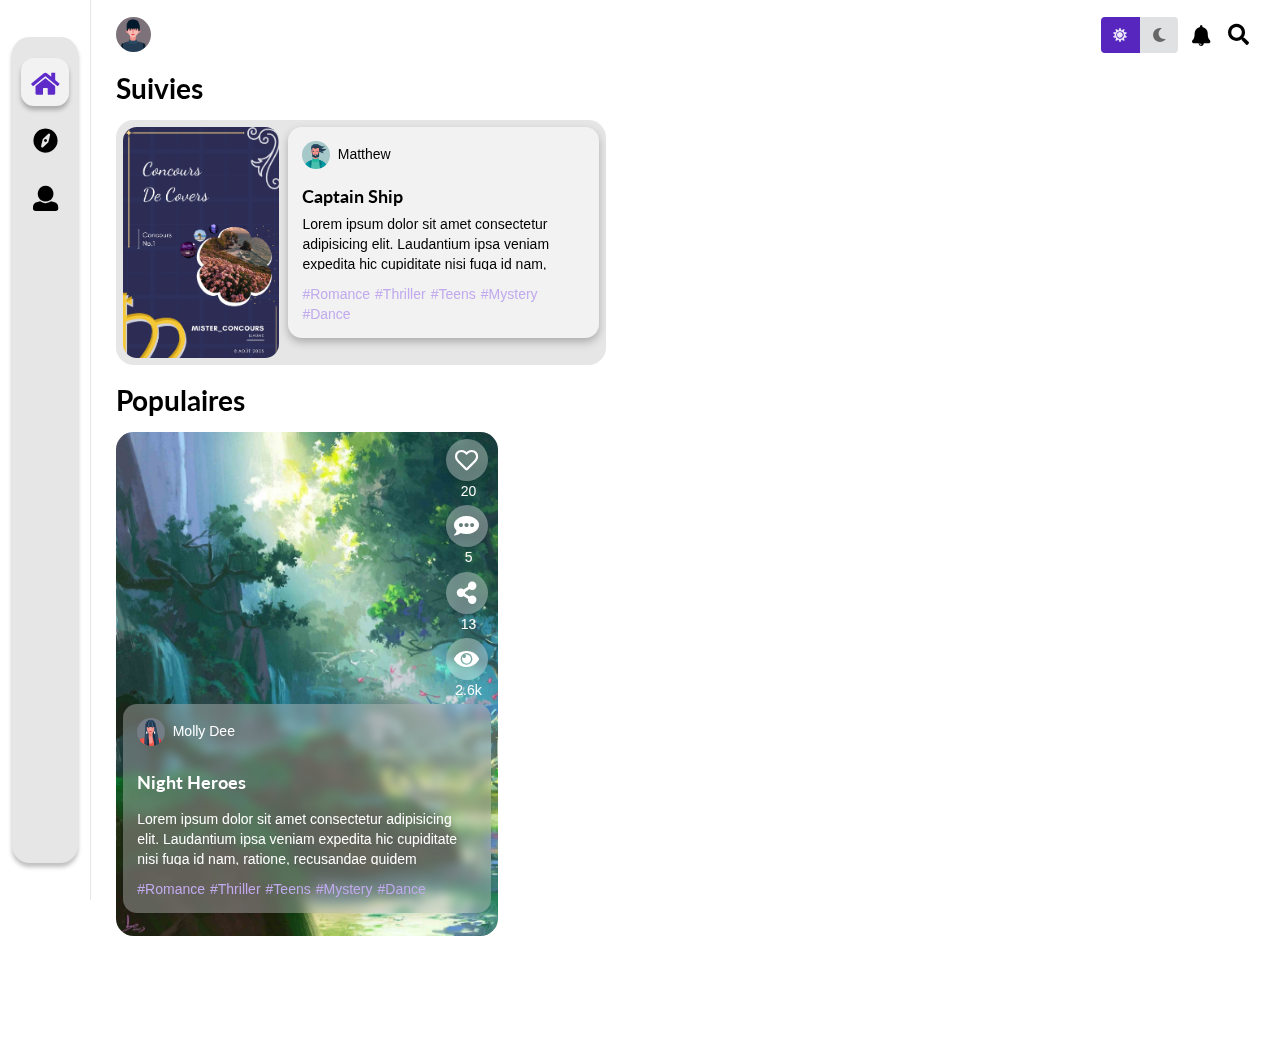
==== commit 0201d463: "reinit index" ====
--- a/index.html
+++ b/index.html
@@ -53,66 +53,6 @@
                         <div class="text">Tellement artistique ! </div>
                     </div>
                 </div>
-                <div class="comment">
-                    <a class="avatar">
-                        <img src="assets/avatar/large/matthew.png">
-                    </a>
-                    <div class="content">
-                        <a class="author button">Matt</a>
-                        <div class="metadata">
-                            <span class="date">Aujourd'hui à 17h42</span>
-                        </div>
-                        <div class="text">Tellement artistique ! </div>
-                    </div>
-                </div>
-                <div class="comment">
-                    <a class="avatar">
-                        <img src="assets/avatar/large/matthew.png">
-                    </a>
-                    <div class="content">
-                        <a class="author button">Matt</a>
-                        <div class="metadata">
-                            <span class="date">Aujourd'hui à 17h42</span>
-                        </div>
-                        <div class="text">Tellement artistique ! </div>
-                    </div>
-                </div>
-                <div class="comment">
-                    <a class="avatar">
-                        <img src="assets/avatar/large/matthew.png">
-                    </a>
-                    <div class="content">
-                        <a class="author button">Matt</a>
-                        <div class="metadata">
-                            <span class="date">Aujourd'hui à 17h42</span>
-                        </div>
-                        <div class="text">Tellement artistique ! </div>
-                    </div>
-                </div>
-                <div class="comment">
-                    <a class="avatar">
-                        <img src="assets/avatar/large/matthew.png">
-                    </a>
-                    <div class="content">
-                        <a class="author button">Matt</a>
-                        <div class="metadata">
-                            <span class="date">Aujourd'hui à 17h42</span>
-                        </div>
-                        <div class="text">Tellement artistique ! </div>
-                    </div>
-                </div>
-                <div class="comment">
-                    <a class="avatar">
-                        <img src="assets/avatar/large/matthew.png">
-                    </a>
-                    <div class="content">
-                        <a class="author button">Matt</a>
-                        <div class="metadata">
-                            <span class="date">Aujourd'hui à 17h42</span>
-                        </div>
-                        <div class="text">Tellement artistique ! </div>
-                    </div>
-                </div>
             </div>
         </div>
         <form class="ui reply form">
@@ -138,7 +78,7 @@
                     <label>Abonnements</label>
                 </div>
                 <div class="books-number">
-                    <span class="value">2</span>
+                    <span class="value">1</span>
                     <label>livre(s)</label>
                 </div>
             </div>
@@ -164,12 +104,8 @@
             </div>
 
             <div class="my-books">
-                <label>Mes Oeuvres (2)</label>
+                <label>Mes Oeuvres (12)</label>
                 <div class="list">
-                    <div class="book">
-                        <div class="book-cover"></div>
-                        <h3 class="book-title">Singer Of The Flowers pink</h3>
-                    </div>
                     <div class="book">
                         <div class="book-cover"></div>
                         <h3 class="book-title">Singer Of The Flowers pink</h3>
@@ -205,33 +141,10 @@
             </div>
             <ul class="tags">
                 <li class="tag">Japan</li>
-                <li class="tag">Manga</li>
-                <li class="tag">Romance</li>
-                <li class="tag">Blood</li>
-                <li class="tag">Japan</li>
-                <li class="tag">Manga</li>
-                <li class="tag">Romance</li>
-                <li class="tag">Blood</li>
             </ul>
             <button class="ui circular violet button">Commencer la lecture</button>
             <h4>Histoires Similaires</h4>
             <div class="similar-stories">
-                <div class="book">
-                    <div class="cover"></div>
-                    <h5 class="name">Gangster</h5>
-                </div>
-                <div class="book">
-                    <div class="cover"></div>
-                    <h5 class="name">Gangster</h5>
-                </div>
-                <div class="book">
-                    <div class="cover"></div>
-                    <h5 class="name">Gangster</h5>
-                </div>
-                <div class="book">
-                    <div class="cover"></div>
-                    <h5 class="name">Gangster</h5>
-                </div>
                 <div class="book">
                     <div class="cover"></div>
                     <h5 class="name">Gangster</h5>
@@ -297,54 +210,6 @@
                                     </div>
                                 </div>
                             </div>
-                            <div class="item comment">
-                                <a class="avatar">
-                                    <img src="assets/avatar/photo/IMG_2636.JPG">
-                                </a>
-                                <div class="content">
-                                    <a class="author"> <span class="name">Eva Rosie</span> vous a laisser un commentaire</a>
-                                    <div class="message">Lorem ipsum dolor sit amet conse...</div>
-                                    <div class="metadata"  style="margin: 0 !important;">
-                                        <span class="date">Il y a 5 jours</span>
-                                    </div>
-                                </div>
-                            </div>
-                            <div class="item comment">
-                                <a class="avatar">
-                                    <img src="assets/avatar/photo/IMG_2636.JPG">
-                                </a>
-                                <div class="content">
-                                    <a class="author"> <span class="name">Eva Rosie</span> vous a laisser un commentaire</a>
-                                    <div class="message">Lorem ipsum dolor sit amet conse...</div>
-                                    <div class="metadata"  style="margin: 0 !important;">
-                                        <span class="date">Il y a 5 jours</span>
-                                    </div>
-                                </div>
-                            </div>
-                            <div class="item comment">
-                                <a class="avatar">
-                                    <img src="assets/avatar/photo/IMG_2636.JPG">
-                                </a>
-                                <div class="content">
-                                    <a class="author"> <span class="name">Eva Rosie</span> vous a laisser un commentaire</a>
-                                    <div class="message">Lorem ipsum dolor sit amet conse...</div>
-                                    <div class="metadata"  style="margin: 0 !important;">
-                                        <span class="date">Il y a 5 jours</span>
-                                    </div>
-                                </div>
-                            </div>
-                            <div class="item comment">
-                                <a class="avatar">
-                                    <img src="assets/avatar/photo/IMG_2636.JPG">
-                                </a>
-                                <div class="content">
-                                    <a class="author"> <span class="name">Eva Rosie</span> vous a laisser un commentaire</a>
-                                    <div class="message">Lorem ipsum dolor sit amet conse...</div>
-                                    <div class="metadata"  style="margin: 0 !important;">
-                                        <span class="date">Il y a 5 jours</span>
-                                    </div>
-                                </div>
-                            </div>
                         </div>
                     </div>
                 </div>
@@ -360,111 +225,6 @@
             <section class="follow">
                 <h1 class="follow-title">Suivies</h1>
                 <div class="book-list">
-                    <div class="book">
-                        <div class="cover"></div>
-                        <div class="info">
-                            <div class="book-author button">
-                                <img class="ui avatar image" src="assets/avatar/large/matthew.png" alt="">
-                                <span>Matthew</span>
-                            </div>
-                            <h3 class="book-title">Captain Ship</h3>
-                            <p class="book-about">Lorem ipsum dolor sit amet consectetur adipisicing elit. Laudantium
-                                ipsa veniam expedita hic cupiditate nisi fuga id nam, ratione, recusandae quidem
-                                consequatur perferendis? Saepe tempora exercitationem reprehenderit cupiditate ea
-                                voluptas.</p>
-                            <ul class="book-tags">
-                                <li class="tag">#Romance</li>
-                                <li class="tag">#Thriller</li>
-                                <li class="tag">#Teens</li>
-                                <li class="tag">#Mystery</li>
-                                <li class="tag">#Dance</li>
-                            </ul>
-                        </div>
-                    </div>
-                    <div class="book">
-                        <div class="cover"></div>
-                        <div class="info">
-                            <div class="book-author button">
-                                <img class="ui avatar image" src="assets/avatar/large/matthew.png" alt="">
-                                <span>Matthew</span>
-                            </div>
-                            <h3 class="book-title">Captain Ship</h3>
-                            <p class="book-about">Lorem ipsum dolor sit amet consectetur adipisicing elit. Laudantium
-                                ipsa veniam expedita hic cupiditate nisi fuga id nam, ratione, recusandae quidem
-                                consequatur perferendis? Saepe tempora exercitationem reprehenderit cupiditate ea
-                                voluptas.</p>
-                            <ul class="book-tags">
-                                <li class="tag">#Romance</li>
-                                <li class="tag">#Thriller</li>
-                                <li class="tag">#Teens</li>
-                                <li class="tag">#Mystery</li>
-                                <li class="tag">#Dance</li>
-                            </ul>
-                        </div>
-                    </div>
-                    <div class="book">
-                        <div class="cover"></div>
-                        <div class="info">
-                            <div class="book-author button">
-                                <img class="ui avatar image" src="assets/avatar/large/matthew.png" alt="">
-                                <span>Matthew</span>
-                            </div>
-                            <h3 class="book-title">Captain Ship</h3>
-                            <p class="book-about">Lorem ipsum dolor sit amet consectetur adipisicing elit. Laudantium
-                                ipsa veniam expedita hic cupiditate nisi fuga id nam, ratione, recusandae quidem
-                                consequatur perferendis? Saepe tempora exercitationem reprehenderit cupiditate ea
-                                voluptas.</p>
-                            <ul class="book-tags">
-                                <li class="tag">#Romance</li>
-                                <li class="tag">#Thriller</li>
-                                <li class="tag">#Teens</li>
-                                <li class="tag">#Mystery</li>
-                                <li class="tag">#Dance</li>
-                            </ul>
-                        </div>
-                    </div>
-                    <div class="book">
-                        <div class="cover"></div>
-                        <div class="info">
-                            <div class="book-author button">
-                                <img class="ui avatar image" src="assets/avatar/large/matthew.png" alt="">
-                                <span>Matthew</span>
-                            </div>
-                            <h3 class="book-title">Captain Ship</h3>
-                            <p class="book-about">Lorem ipsum dolor sit amet consectetur adipisicing elit. Laudantium
-                                ipsa veniam expedita hic cupiditate nisi fuga id nam, ratione, recusandae quidem
-                                consequatur perferendis? Saepe tempora exercitationem reprehenderit cupiditate ea
-                                voluptas.</p>
-                            <ul class="book-tags">
-                                <li class="tag">#Romance</li>
-                                <li class="tag">#Thriller</li>
-                                <li class="tag">#Teens</li>
-                                <li class="tag">#Mystery</li>
-                                <li class="tag">#Dance</li>
-                            </ul>
-                        </div>
-                    </div>
-                    <div class="book">
-                        <div class="cover"></div>
-                        <div class="info">
-                            <div class="book-author button">
-                                <img class="ui avatar image" src="assets/avatar/large/matthew.png" alt="">
-                                <span>Matthew</span>
-                            </div>
-                            <h3 class="book-title">Captain Ship</h3>
-                            <p class="book-about">Lorem ipsum dolor sit amet consectetur adipisicing elit. Laudantium
-                                ipsa veniam expedita hic cupiditate nisi fuga id nam, ratione, recusandae quidem
-                                consequatur perferendis? Saepe tempora exercitationem reprehenderit cupiditate ea
-                                voluptas.</p>
-                            <ul class="book-tags">
-                                <li class="tag">#Romance</li>
-                                <li class="tag">#Thriller</li>
-                                <li class="tag">#Teens</li>
-                                <li class="tag">#Mystery</li>
-                                <li class="tag">#Dance</li>
-                            </ul>
-                        </div>
-                    </div>
                     <div class="book">
                         <div class="cover"></div>
                         <div class="info">
@@ -531,162 +291,6 @@
                             </ul>
                         </aside>
                     </div>
-                    <div class="book">
-                        <aside class="book-activity">
-                            <span class="like">
-                                <i class="heart outline icon"></i>
-                                <label>20</label>
-                            </span>
-                            <span class="comment button">
-                                <i class="comment alternate icon"></i>
-                                <label>5</label>
-                            </span>
-                            <span class="share">
-                                <i class="share alternate icon"></i>
-                                <label>13</label>
-                            </span>
-                            <span class="read button">
-                                <i class="eye icon"></i>
-                                <label>2.6k</label>
-                            </span>
-                        </aside>
-                        
-                        <aside class="book-infos">
-                            <div class="book-author button">
-                                <img class="ui avatar image" src="assets/avatar/large/molly.png" alt="">
-                                <span class="name">Molly Dee</span>
-                            </div>
-                            <h3 class="book-title">Night Heroes</h3>
-                            <p class="book-about">Lorem ipsum dolor sit amet consectetur adipisicing elit. Laudantium
-                                ipsa veniam expedita hic cupiditate nisi fuga id nam, ratione, recusandae quidem
-                                consequatur perferendis? Saepe tempora exercitationem reprehenderit cupiditate ea
-                                voluptas.</p>
-                            <ul class="book-tags">
-                                <li class="tag">#Romance</li>
-                                <li class="tag">#Thriller</li>
-                                <li class="tag">#Teens</li>
-                                <li class="tag">#Mystery</li>
-                                <li class="tag">#Dance</li>
-                            </ul>
-                        </aside>
-                    </div>
-                    <div class="book">
-                        <aside class="book-activity">
-                            <span class="like">
-                                <i class="heart outline icon"></i>
-                                <label>20</label>
-                            </span>
-                            <span class="comment button">
-                                <i class="comment alternate icon"></i>
-                                <label>5</label>
-                            </span>
-                            <span class="share">
-                                <i class="share alternate icon"></i>
-                                <label>13</label>
-                            </span>
-                            <span class="read button">
-                                <i class="eye icon"></i>
-                                <label>2.6k</label>
-                            </span>
-                        </aside>
-                        
-                        <aside class="book-infos">
-                            <div class="book-author button">
-                                <img class="ui avatar image" src="assets/avatar/large/molly.png" alt="">
-                                <span class="name">Molly Dee</span>
-                            </div>
-                            <h3 class="book-title">Night Heroes</h3>
-                            <p class="book-about">Lorem ipsum dolor sit amet consectetur adipisicing elit. Laudantium
-                                ipsa veniam expedita hic cupiditate nisi fuga id nam, ratione, recusandae quidem
-                                consequatur perferendis? Saepe tempora exercitationem reprehenderit cupiditate ea
-                                voluptas.</p>
-                            <ul class="book-tags">
-                                <li class="tag">#Romance</li>
-                                <li class="tag">#Thriller</li>
-                                <li class="tag">#Teens</li>
-                                <li class="tag">#Mystery</li>
-                                <li class="tag">#Dance</li>
-                            </ul>
-                        </aside>
-                    </div>
-                    <div class="book">
-                        <aside class="book-activity">
-                            <span class="like">
-                                <i class="heart outline icon"></i>
-                                <label>20</label>
-                            </span>
-                            <span class="comment button">
-                                <i class="comment alternate icon"></i>
-                                <label>5</label>
-                            </span>
-                            <span class="share">
-                                <i class="share alternate icon"></i>
-                                <label>13</label>
-                            </span>
-                            <span class="read button">
-                                <i class="eye icon"></i>
-                                <label>2.6k</label>
-                            </span>
-                        </aside>
-                        
-                        <aside class="book-infos">
-                            <div class="book-author button">
-                                <img class="ui avatar image" src="assets/avatar/large/molly.png" alt="">
-                                <span class="name">Molly Dee</span>
-                            </div>
-                            <h3 class="book-title">Night Heroes</h3>
-                            <p class="book-about">Lorem ipsum dolor sit amet consectetur adipisicing elit. Laudantium
-                                ipsa veniam expedita hic cupiditate nisi fuga id nam, ratione, recusandae quidem
-                                consequatur perferendis? Saepe tempora exercitationem reprehenderit cupiditate ea
-                                voluptas.</p>
-                            <ul class="book-tags">
-                                <li class="tag">#Romance</li>
-                                <li class="tag">#Thriller</li>
-                                <li class="tag">#Teens</li>
-                                <li class="tag">#Mystery</li>
-                                <li class="tag">#Dance</li>
-                            </ul>
-                        </aside>
-                    </div>
-                    <div class="book">
-                        <aside class="book-activity">
-                            <span class="like">
-                                <i class="heart outline icon"></i>
-                                <label>20</label>
-                            </span>
-                            <span class="comment button">
-                                <i class="comment alternate icon"></i>
-                                <label>5</label>
-                            </span>
-                            <span class="share">
-                                <i class="share alternate icon"></i>
-                                <label>13</label>
-                            </span>
-                            <span class="read button">
-                                <i class="eye icon"></i>
-                                <label>2.6k</label>
-                            </span>
-                        </aside>
-                        
-                        <aside class="book-infos">
-                            <div class="book-author button">
-                                <img class="ui avatar image" src="assets/avatar/large/molly.png" alt="">
-                                <span class="name">Molly Dee</span>
-                            </div>
-                            <h3 class="book-title">Night Heroes</h3>
-                            <p class="book-about">Lorem ipsum dolor sit amet consectetur adipisicing elit. Laudantium
-                                ipsa veniam expedita hic cupiditate nisi fuga id nam, ratione, recusandae quidem
-                                consequatur perferendis? Saepe tempora exercitationem reprehenderit cupiditate ea
-                                voluptas.</p>
-                            <ul class="book-tags">
-                                <li class="tag">#Romance</li>
-                                <li class="tag">#Thriller</li>
-                                <li class="tag">#Teens</li>
-                                <li class="tag">#Mystery</li>
-                                <li class="tag">#Dance</li>
-                            </ul>
-                        </aside>
-                    </div>
                 </div>
             </section>
         </div>
@@ -733,50 +337,6 @@
                     <div class="book-cover"></div>
                     <h3 class="book-title">Singer Of The Flowers pink</h3>
                 </div>
-                <div class="book">
-                    <div class="book-cover"></div>
-                    <h3 class="book-title">Beautiful Sky</h3>
-                </div>
-                <div class="book">
-                    <div class="book-cover"></div>
-                    <h3 class="book-title">Girls</h3>
-                </div>
-                <div class="book">
-                    <div class="book-cover"></div>
-                    <h3 class="book-title">Montains</h3>
-                </div>
-                <div class="book">
-                    <div class="book-cover"></div>
-                    <h3 class="book-title">Blue Tree</h3>
-                </div>
-                <div class="book">
-                    <div class="book-cover"></div>
-                    <h3 class="book-title">Drown</h3>
-                </div>
-                <div class="book">
-                    <div class="book-cover"></div>
-                    <h3 class="book-title">Cityline</h3>
-                </div>
-                <div class="book">
-                    <div class="book-cover"></div>
-                    <h3 class="book-title">Herbivor</h3>
-                </div>
-                <div class="book">
-                    <div class="book-cover"></div>
-                    <h3 class="book-title">Flower's Charms</h3>
-                </div>
-                <div class="book">
-                    <div class="book-cover"></div>
-                    <h3 class="book-title">Girls vol.2</h3>
-                </div>
-                <div class="book">
-                    <div class="book-cover"></div>
-                    <h3 class="book-title">Me, You and The Sea</h3>
-                </div>
-                <div class="book">
-                    <div class="book-cover"></div>
-                    <h3 class="book-title">B. Hope</h3>
-                </div>
             </div>
         </div>
 
@@ -796,7 +356,7 @@
                         <label>Abonnements</label>
                     </div>
                     <div class="books-number">
-                        <span class="value">6</span>
+                        <span class="value">1</span>
                         <label>livre(s)</label>
                     </div>
                 </div>
@@ -818,7 +378,7 @@
                 </div>
 
                 <div class="my-books">
-                    <label>Mes Oeuvres (6)</label>
+                    <label>Mes Oeuvres (1)</label>
                     <div class="list">
                         <div class="add">
                             <i class="plus icon"></i>
@@ -826,26 +386,6 @@
                         <div class="book">
                             <div class="book-cover"></div>
                             <h3 class="book-title">Singer Of The Flowers pink</h3>
-                        </div>
-                        <div class="book">
-                            <div class="book-cover"></div>
-                            <h3 class="book-title">Beautiful Sky</h3>
-                        </div>
-                        <div class="book">
-                            <div class="book-cover"></div>
-                            <h3 class="book-title">Beautiful Sky</h3>
-                        </div>
-                        <div class="book">
-                            <div class="book-cover"></div>
-                            <h3 class="book-title">Girls</h3>
-                        </div>
-                        <div class="book">
-                            <div class="book-cover"></div>
-                            <h3 class="book-title">Montains</h3>
-                        </div>
-                        <div class="book">
-                            <div class="book-cover"></div>
-                            <h3 class="book-title">Blue Tree</h3>
                         </div>
                     </div>
                 </div>
